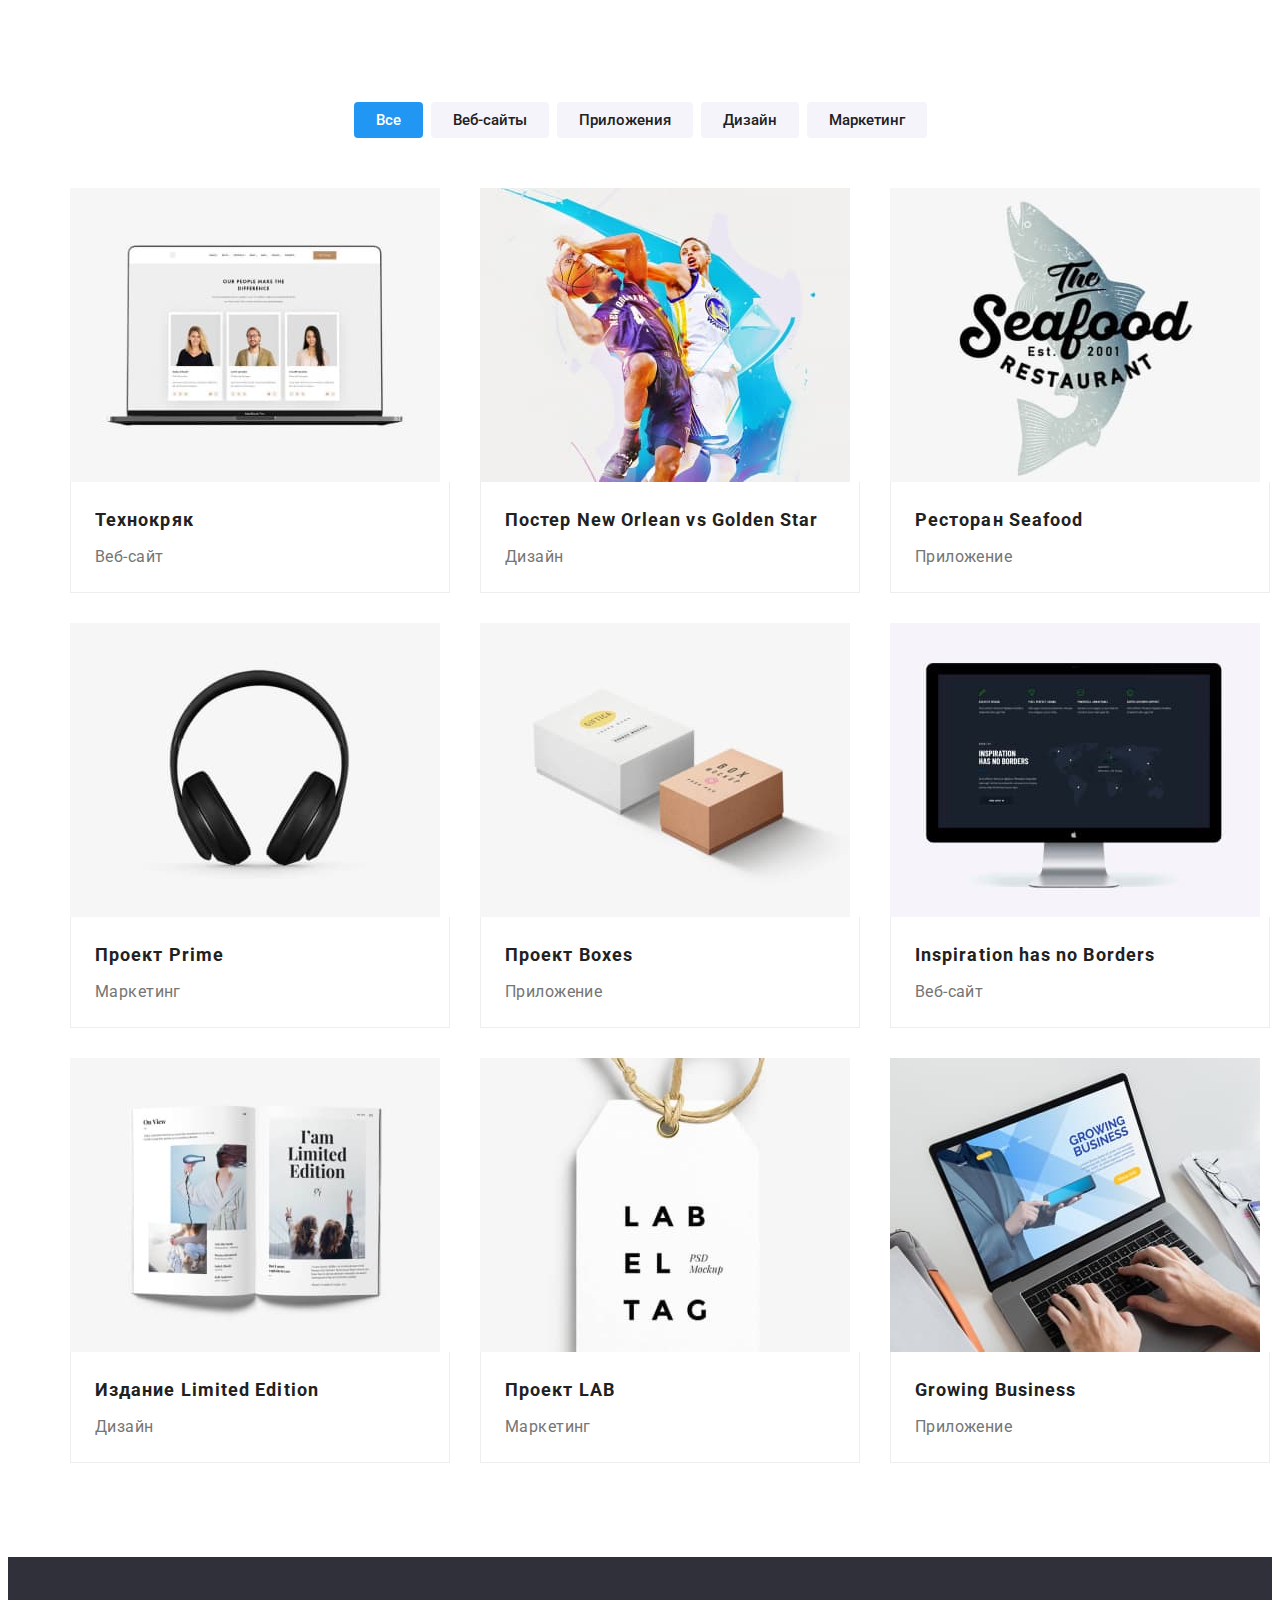
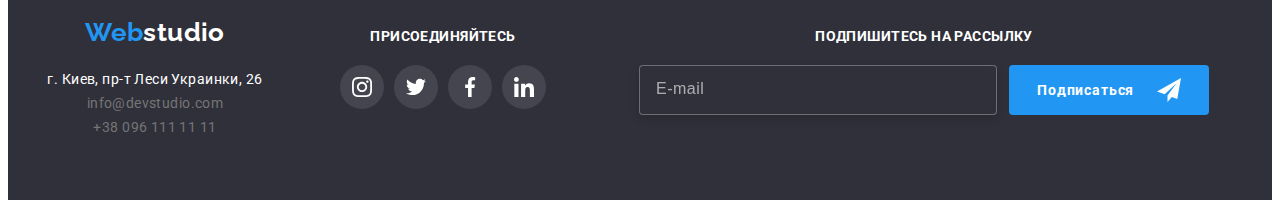
==== portfolio.html @ b17132a1 "адаптивка" ====
<!DOCTYPE html>
<html lang="ru">
<head>
    <meta charset="UTF-8">
    <meta http-equiv="X-UA-Compatible" content="IE=edge">
    <meta name="viewport" content="width=device-width, initial-scale=1.0">
    <title>Document</title>
    <link rel="preconnect" href="https://fonts.googleapis.com">
    <link rel="preconnect" href="https://fonts.gstatic.com" crossorigin>
    <link href="https://fonts.googleapis.com/css2?family=Raleway:wght@700&family=Roboto:wght@400;500;700;900&display=swap" rel="stylesheet">
    <link rel="stylesheet" href="https://cdnjs.cloudflare.com/ajax/libs/modern-normalize/1.1.0/modern-normalize.min.css" integrity="sha512-wpPYUAdjBVSE4KJnH1VR1HeZfpl1ub8YT/NKx4PuQ5NmX2tKuGu6U/JRp5y+Y8XG2tV+wKQpNHVUX03MfMFn9Q==" crossorigin="anonymous" referrerpolicy="no-referrer" />
    <link rel="stylesheet" href="./css/styles.css">
    <link rel="stylesheet" href="./css/main.min.css">
</head>
<body>
    

<!-- Шапка сайта
<header class="header">
    <div class="conteiner">
        <nav class="header-navigation">
            <a href="" class="header-logo link animate__pulse" lang="en">Web<span class="header-logo-span">studio</span></a>
            <ul class="header-list list">
                <li class="header-list__item">
                    <a href="./index.html" class="header-list__link link">Студия</a>
                </li>
                <li class="header-list__item">
                    <a href="" class="header-list__link link current">Портфолио</a>
                </li>
                <li class="header-list__item">
                    <a href="" class="header-list__link link">Контакты</a>
                </li>
            </ul>
        </nav>
            <ul class="header-contact list">
                <li class="header-contact__item">
                    <a class="header-contact__mail link contact" href="mailto:info@devstudio.com">
                        <svg class="header-contact__icon" width="16" height="12">
                            <use href="./images/sprite.svg#icon-envelope"></use>
                        </svg>
                        info@devstudio.com</a>
                </li>
                <li class="header-contact__item">
                    <a class="header-contact__tel link contact" href="tel:+380961111111">
                        <svg class="header-contact__icon" width="10" height="16">
                            <use href="./images/sprite.svg#icon-smartphone"></use>
                        </svg>
                        +38 096 111 11 11</a>
                </li>
            </ul>
    </div>
</header> -->
<main>
        <section class="section-filtr section">
            <div class="conteiner">
                <!--Атрибут visually-hidden для скрытия названия секции-->
                <h1 class="filtr-title section-title visually-hidden" >Фильтр сайта</h1>
                <ul class="filtr-list list">
                    <li class="filtr-list__item">
                        <button class="filtr-list__button btn-main  button" type="button">Все</button>
                    </li>
                    <li class="filtr-list__item">
                        <button class="filtr-list__button button" type="button">Веб-сайты</button>
                    </li>
                    <li class="filtr-list__item">
                        <button class="filtr-list__button button" type="button">Приложения</button>
                    </li>
                    <li class="filtr-list__item">
                        <button class="filtr-list__button button" type="button">Дизайн</button>
                    </li>
                    <li class="filtr-list__item">
                        <button class="filtr-list__button button" type="button">Маркетинг</button>
                    </li>
                </ul>
                <ul class="menu-list list">
                    <li class="menu-list__item">
                        <a href="" class="card link">
                            <div class="card__place">
                                <img src="./images/all/web-site.jpg" alt="ноутбук с открытой страницей сайта"  width="370">
                                <p class="overlay">Технокряк это современная площадка распространения коронавируса. Компании используют эту платформу для цифрового шпионажа и атак на защищённые сервера конкурентов.</p>
                            </div>
                            <div class="card__content">
                                <h2 class="card__name" >Технокряк</h2>
                                <p class="card__text">Веб-сайт</p>
                            </div>
                        </a>
                    </li>

                    <li class="menu-list__item">
                        <a href="" class="card link">
                            <div class="card__place">
                                <img src="./images/all/design.jpg" alt="постер с двумя баскетболистами" width="370">
                                <p class="overlay">Технокряк это современная площадка распространения коронавируса. Компании используют эту платформу для цифрового шпионажа и атак на защищённые сервера конкурентов.</p>
                            </div>
                            <div class="card__content">
                                <h2 class="card__name" >Постер New Orlean vs Golden Star</h2>
                                <p class="card__text">Дизайн</p>
                            </div>
                        </a>
                    </li>

                    <li class="menu-list__item">
                        <a href="" class="card link">
                            <div class="card__place">
                                <img src="./images/all/app-restaurant.jpg" alt="логотип ресторана морепродуктов" width="370">
                                <p class="overlay">Технокряк это современная площадка распространения коронавируса. Компании используют эту платформу для цифрового шпионажа и атак на защищённые сервера конкурентов.</p>
                            </div>
                            <div class="card__content">
                                <h2 class="card__name" >Ресторан Seafood</h2>
                                <p class="card__text">Приложение</p>
                            </div>
                        </a>
                    </li>

                    <li class="menu-list__item">
                        <a href="" class="card link">
                            <div class="card__place">
                                <img src="./images/all/marketing.jpg" alt="фото наушников" width="370">
                                <p class="overlay">Технокряк это современная площадка распространения коронавируса. Компании используют эту платформу для цифрового шпионажа и атак на защищённые сервера конкурентов.</p>
                            </div>
                            <div class="card__content">
                                <h2 class="card__name" >Проект Prime</h2>
                                <p class="card__text">Маркетинг</p>
                            </div>
                        </a>
                    </li>

                    <li class="menu-list__item">
                        <a href="" class="card link">
                            <div class="card__place">
                                <img src="./images/all/app-project.jpg" alt="рисунок двух коробок" width="370">
                                <p class="overlay">Технокряк это современная площадка распространения коронавируса. Компании используют эту платформу для цифрового шпионажа и атак на защищённые сервера конкурентов.</p>
                            </div>
                            <div class="card__content">
                                <h2 class="card__name" >Проект Boxes</h2>
                                <p class="card__text">Приложение</p>
                            </div>
                        </a>
                    </li>

                    <li class="menu-list__item">
                        <a href="" class="card link">
                            <div class="card__place">
                                <img src="./images/all/site.jpg" alt="монитор с откытой страницей сайта" width="370">
                                <p class="overlay">Технокряк это современная площадка распространения коронавируса. Компании используют эту платформу для цифрового шпионажа и атак на защищённые сервера конкурентов.</p>
                            </div>
                            <div class="card__content">
                                <h2 lang="en" class="card__name" >Inspiration has no Borders</h2>
                                <p class="card__text">Веб-сайт</p>
                            </div>
                        </a>
                    </li>

                    <li class="menu-list__item">
                        <a href="" class="card link">
                            <div class="card__place">
                                <img src="./images/all/editions.jpg" alt="открытая книга" width="370">
                                <p class="overlay">Технокряк это современная площадка распространения коронавируса. Компании используют эту платформу для цифрового шпионажа и атак на защищённые сервера конкурентов.</p>
                            </div>
                            <div class="card__content">
                                <h2 class="card__name" >Издание Limited Edition</h2>
                                <p class="card__text">Дизайн</p>
                            </div>
                        </a>
                    </li>

                    <li class="menu-list__item">
                        <a href="" class="card link">
                            <div class="card__place">
                                <img src="./images/all/lab.jpg" alt="белая лейба с черным текстом " width="370">
                                <p class="overlay">Технокряк это современная площадка распространения коронавируса. Компании используют эту платформу для цифрового шпионажа и атак на защищённые сервера конкурентов.</p>
                            </div>
                            <div class="card__content">
                                <h2 class="card__name" >Проект LAB</h2>
                                <p class="card__text">Маркетинг</p>
                            </div>
                        </a>
                    </li>

                    <li class="menu-list__item">
                        <a href="" class="card link">
                            <div class="card__place">
                                <img src="./images/all/app-business.jpg" alt="человек работает за ноутбуком" width="370">
                                <p class="overlay">Технокряк это современная площадка распространения коронавируса. Компании используют эту платформу для цифрового шпионажа и атак на защищённые сервера конкурентов.</p>
                            </div>
                            <div class="card__content">
                                <h2 lang="en" class="card__name" >Growing Business</h2>
                                <p class="card__text">Приложение</p>
                            </div>
                        </a>
                    </li>
                </ul>
        </div>
    </section>
</main>

<footer class="footer">
    <div class="footer-conteiner conteiner">
        <div class="footer-tablet">
            <div class="contacts">
                <h2 class="visually-hidden">Контакты</h2>
                <a class="footer-logo link" href="" lang="en">Web<span class="footer-logo-span">studio</span></a>
                <address class="footer-address">
                    <ul class="footer-list list">
                        <li class="footer-list__item footer-list__text"> г. Киев, пр-т Леси Украинки, 26 </li>
                        <li class="footer-list__item">
                            <a class="footer-list__mail link contact" href="mailto:info@devstudio.com">info@devstudio.com</a>
                        </li>
                        <li class="footer-list__item">
                            <a class="footer-list__tel link contact" href="tel:+380961111111">+38 096 111 11 11</a>
                        </li>
                    </ul>
                </address>
            </div>
            <div class="social">
                <h2 class="visually-hidden">Соцсети</h2>
                <p class="mailing__title">присоединяйтесь</p>
                <ul class="social-list social-footer-list list">
                    <li class="social-list__item social-footer-list__item ">
                        <a href="" class="social-list__footer-link link"> 
                            <svg class="social-list__icon" width="20" height="20">
                                <use href="./images/sprite.svg#icon-instagram"></use>
                            </svg>
                        </a>
                    </li>
                    <li class="social-list__item social-footer-list__item">
                        <a href="" class="social-list__footer-link link">
                            <svg class="social-list__icon" width="20" height="20">
                                <use href="./images/sprite.svg#icon-twitter"></use>
                            </svg>
                        </a>
                    </li>
                    <li class="social-list__item social-footer-list__item">
                        <a href="" class="social-list__footer-link link" >
                            <svg class="social-list__icon" width="20" height="20">
                                <use href="./images/sprite.svg#icon-facebook"></use>
                            </svg>
                        </a>
                    </li>
                    <li class="social-list__item social-footer-list__item">
                        <a href="" class="social-list__footer-link link">
                            <svg class="social-list__icon" width="20" height="20">
                                <use href="./images/sprite.svg#icon-linkedin"></use>
                            </svg>
                        </a>
                    </li>
                </ul>
            </div>
        </div>
        <div class="mailing">
            <p class="mailing__title">Подпишитесь на рассылку</p>
            <form class="mailing__form">
                <input type="email" name="user-mail" class="mailing__input" placeholder="E-mail">
                <button type="submit" class="mailing__btn button">Подписаться
                    <svg width="24" height="24">
                        <use href="./images/sprite.svg#icon-send"></use>
                    </svg>
                </button>
            </form>
        </div>
    </div>
</footer>
</body>
</html>
---- css/main.min.css ----
:root{--main-title-color: #ffffff;--second-title-color: #212121;--main-text-color: #757575;--secondary-text-color: #FFFFFF 60 %;--third-text-color: #ffffff;--third-title-color: #212121;--accent-color: #2196F3;--bg-color: #ffffff;--primery-bg-color: #2F303A;--secondary-bg-color: #F5F4FA;--bt-bg-color: #188CE8;--icons-color: #AFB1B8;--timing-function: cubic-bezier(0.4, 0, 0.2, 1)}body{font-family:'Roboto', sans-serif;font-size:14px;font-weight:400;line-height:1.14;letter-spacing:0.03em;color:var(--main-text-color)}.header-logo,.footer-logo{font-family:'Raleway', sans-serif;font-size:26px;font-weight:bold;line-height:1.19;color:var(--accent-color)}.visually-hidden{position:absolute;width:1px;height:1px;margin:-1px;padding:0;overflow:hidden;border:0;clip:rect(0 0 0 0)}p,h1,h2,h3{margin-top:0%;margin-bottom:0}ul{margin-top:0%;margin-bottom:0;padding-left:0}img{display:block;max-width:100%}.list{list-style:none}.link{text-decoration:none}.button{border:none;cursor:pointer;font-family:inherit;text-align:center;font-size:16px}.conteiner{padding-left:15px;padding-right:15px;margin-left:auto;margin-right:auto}@media screen and (min-width: 480px){.conteiner{width:480px}}@media screen and (min-width: 768px){.conteiner{width:768px}}@media screen and (min-width: 1200px){.conteiner{width:1200px}}.section-title{margin-bottom:50px;font-size:36px;font-weight:bold;line-height:1.17;text-align:center;color:var(--second-title-color)}.section{padding-top:94px;padding-bottom:94px}.header-logo-span{color:var(--second-title-color)}.header-logo{margin-right:93px;padding:24px 0 25px 0;animation-duration:250ms}.footer-logo-span{color:var(--third-text-color)}.social-list{display:flex;align-items:center;justify-content:space-between}.social-list__link{display:flex;align-items:center;justify-content:center;width:44px;height:44px;border-radius:50%;color:var(--icons-color);transition:background-color 250ms var(--timing-function),color 250ms var(--timing-function)}.social-list__link:hover,.social-list__link:focus{background-color:var(--accent-color);color:var(--third-text-color)}.social-list__icon{fill:currentColor}.mailing{display:block}.mailing__form{display:block}@media screen and (min-width: 1200px){.mailing__form{display:flex;justify-content:space-between}}.mailing__input{margin-bottom:20px;width:100%;height:50px;border:none;border:1px solid rgba(255,255,255,0.3);box-sizing:border-box;filter:drop-shadow(0px 4px 4px rgba(0,0,0,0.15));border-radius:4px;background-color:var(--primery-bg-color);color:var(--third-text-color);padding:15px 16px;transition:border-color 250ms var(--timing-function)}.mailing__input:focus{outline:none;border-color:var(--accent-color)}.mailing__input::placeholder{font-size:16px;font-weight:400;line-height:1.25;display:flex;align-items:center;letter-spacing:0.03em;color:rgba(255,255,255,0.6)}@media screen and (min-width: 768px){.mailing__input{width:450px}}@media screen and (min-width: 1200px){.mailing__input{margin-right:12px;width:358px}}.mailing__btn{display:flex;justify-content:space-between;align-items:center;padding:10px 28px;width:200px;height:50px;border-radius:4px;font-size:14px;font-weight:bold;line-height:1.87;margin-left:auto;margin-right:auto;letter-spacing:0.06em;color:var(--third-text-color);background:var(--accent-color)}.backdrop{position:fixed;top:0;left:0;width:100vw;height:100vh;background-color:rgba(0,0,0,0.2);opacity:1;transition:opacity 250ms var(--timing-function),visibility 250ms var(--timing-function)}.backdrop.is-hidden{opacity:0;visibility:hidden;pointer-events:none}.modal{position:absolute;top:50%;left:50%;min-width:528px;min-height:581px;background-color:var(--bg-color);border-radius:4px;padding:40px;box-shadow:0px 1px 3px rgba(0,0,0,0.12),0px 1px 1px rgba(0,0,0,0.14),0px 2px 1px rgba(0,0,0,0.2);transform:translate(-50%, -50%) scale(1);transition:transform 250ms var(--timing-function)}.backdrop.is-hidden .modal{transform:translate(-50%, -50%) scale(0.5)}.modal__btn{position:absolute;top:8px;right:8px;width:30px;height:30px;display:flex;align-items:center;justify-content:center;border-radius:50%;background-color:var(--bg-color);border:1px solid rgba(0,0,0,0.1)}.modal__icon{transition:fill 250ms var(--timing-function)}.modal__btn:hover .modal__icon,.modal__btn:focus .modal__icon{fill:var(--accent-color)}.modal-form{display:flex;flex-direction:column}.modal-form__title{font-size:20px;font-weight:bold;line-height:1.15;text-align:center;letter-spacing:0.03em;color:var(--second-title-color);margin-bottom:12px}.modal-form__field{font-size:12px;font-weight:400;line-height:1.17;letter-spacing:0.01em;margin-bottom:10px}.modal-form__input{width:100%;height:40px;border:1px solid rgba(33,33,33,0.2);border-radius:4px;padding-left:42px;transition:border-color 250ms var(--timing-function);cursor:pointer}.modal-form__input:focus{outline:none;border-color:var(--accent-color)}.modal-form__wrapper{position:relative;display:block;margin-top:4px}.modal-form__icon{position:absolute;top:50%;left:12px;transform:translateY(-50%);transition:fill 250ms var(--timing-function)}.modal-form__input:focus+.modal-form__icon{fill:var(--accent-color)}.modal-form__field .comment{margin-bottom:20px}.modal-form__comment{width:100%;height:120px;border:1px solid rgba(33,33,33,0.2);border-radius:4px;padding:12px 16px;resize:none;margin-top:4px;transition:border-color 250ms var(--timing-function)}.modal-form__comment::placeholder{font-size:12px;font-weight:400;line-height:1.16;letter-spacing:0.01em;color:rgba(117,117,117,0.5)}.modal-form__comment:focus{outline:none;border-color:var(--accent-color)}.modal-form__icon-check{width:15px;height:15px;border:2px solid #212121;border-radius:2px;margin-right:8px;display:flex;align-items:center;justify-content:center;transition:background-color 250ms var(--timing-function),box-shadow 250ms var(--timing-function)}.modal-form__check>.modal-form__icon-check{transition:border-color 250ms var(--timing-function)}.modal-form__agreement:checked+.modal-form__check>.modal-form__icon-check{background:var(--accent-color);border:none;box-shadow:0px 4px 4px rgba(0,0,0,0.25)}.modal-form__agreement:focus+.modal-form__check>.modal-form__icon-check{border-color:var(--accent-color)}.modal-form__check{display:flex;align-items:center;justify-content:center;font-size:14px;font-weight:400;line-height:1.71;color:var(--main-text-color);cursor:pointer;margin-bottom:30px}.model-form__link{color:var(--accent-color)}.modal-form__btn{min-width:200px;padding:10px 55px;border-radius:4px;font-size:14px;font-weight:bold;line-height:1.87;display:block;align-items:center;margin-left:auto;margin-right:auto;letter-spacing:0.06em;color:var(--third-text-color);background:var(--accent-color);box-shadow:0px 4px 4px rgba(0,0,0,0.15)}.header{border-bottom:1px solid #ECECEC}.header .conteiner{display:flex;align-items:center}.header-navigation,.header-list{display:flex;align-items:center}.header-contact{display:flex;align-items:center;margin-left:auto}.header-list__link{color:var(--second-title-color);display:block;padding:32px 0;transition:color 250ms var(--timing-function);font-size:14px;font-weight:500;line-height:1.14;letter-spacing:0.02em}.header-list__link:hover,.header-list__link:focus{color:var(--accent-color)}.header-list__item{position:relative}.header-list__item:not(:last-child){margin-right:50px}.header-list__link.current{transition:color 250ms var(--timing-function);color:var(--accent-color)}.header-list__link.current::after{content:'';display:block;position:absolute;bottom:-2px;width:100%;height:4px;background-color:var(--accent-color);border-radius:2px}.header-list__link.current:hover{color:var(--accent-color)}.header-contact__mail,.header-contact__tel{color:var(--main-text-color);display:flex;align-items:center;padding:32px 0;font-size:14px;font-weight:500;line-height:1.14;letter-spacing:0.02em}.contact{transition:color 250ms var(--timing-function)}.contact:hover,.contact:focus{color:var(--accent-color)}.header-contact__item:not(:last-child){margin-right:50px}.header-contact__icon{fill:currentColor;margin-right:10px}.solutions{max-width:1600px;margin:0 auto;background-color:var(--primery-bg-color);background-image:linear-gradient(rgba(47,48,58,0.4), rgba(47,48,58,0.4)),url(../images/hero/hero.jpg);background-repeat:no-repeat;background-position:center;background-size:cover;padding-top:200px;padding-bottom:200px}.solutions__title{margin-bottom:30px;font-size:44px;font-weight:900;line-height:1.36;text-align:center;letter-spacing:0.06em;text-transform:uppercase;color:var(--main-title-color)}.solutions-button{min-width:200px;padding:10px 32px;border-radius:4px;font-size:14px;font-weight:bold;line-height:1.87;display:block;align-items:center;margin-left:auto;margin-right:auto;letter-spacing:0.06em;color:var(--bg-color);background:var(--accent-color);transition:background-color 250ms var(--timing-function)}.solutions-button:hover,.solutions-button:focus{background-color:var(--bt-bg-color)}@media screen and (max-width: 767px){.benefits{padding-top:60px;padding-bottom:60px}}@media screen and (min-width: 768px){.benefits-list{display:flex;flex-wrap:wrap;margin-left:-30px;margin-top:-30px}}@media screen and (min-width: 1200px){.benefits-list{margin-left:0px;margin-top:0px;margin-right:-30px}}@media screen and (max-width: 767px){.benefits-list__item:not(:last-child){margin-bottom:30px}}@media screen and (min-width: 1200px){.benefits-list__item:not(:last-child){margin-right:30px}}@media screen and (min-width: 768px){.benefits-list__item{margin-left:30px;margin-top:30px;width:calc((100% - 2*30px)/2)}}@media screen and (min-width: 1200px){.benefits-list__item{margin-left:0px;margin-top:0px;width:calc((100% - 4*30px)/4)}}.benefits-list__subtitle{color:var(--third-title-color);font-size:14px;font-weight:bold;line-height:1.14;text-transform:uppercase;margin-bottom:10px;text-align:center}@media screen and (min-width: 768px){.benefits-list__subtitle{text-align:start}}.benefits-list__text{line-height:1.71}.benefits-list__image{display:flex;align-items:center;justify-content:center;background-color:var(--secondary-bg-color);width:100%;height:120px;margin-bottom:30px;border-radius:4px}.work{padding-top:0px}@media screen and (max-width: 1200px){.work{display:none}}.work-list{display:flex;margin-left:-30px;margin-top:-30px}.work-list__img{flex-basis:calc(100%/3 - 30px);margin-left:30px;margin-top:30px}.work-list__wrapper{position:relative}.work-list__over-work-img{position:absolute;bottom:0;left:0;width:100%;height:70px;display:flex;align-items:center;justify-content:center;color:var(--third-text-color);background-color:rgba(47,48,58,0.8);font-size:14px;font-weight:bold;line-height:1.14;text-align:center;text-transform:uppercase}.team{background-color:var(--secondary-bg-color)}.team-list__name{color:var(--third-title-color)}@media screen and (min-width: 768px){.team-list{display:flex;flex-wrap:wrap;margin-left:-30px;margin-top:-30px}}@media screen and (min-width: 1200px){.team-list{margin-left:0px;margin-top:0px;margin-right:-30px}}.team-list__item{border-radius:0px 0px 4px 4px;background-color:var(--bg-color);box-shadow:0px 1px 3px rgba(0,0,0,0.12),0px 1px 1px rgba(0,0,0,0.14),0px 2px 1px rgba(0,0,0,0.2)}@media screen and (max-width: 767px){.team-list__item:not(:last-child){margin-bottom:30px}}@media screen and (min-width: 1200px){.team-list__item:not(:last-child){margin-right:30px}}@media screen and (min-width: 768px){.team-list__item{margin-left:30px;margin-top:30px;width:calc((100% - 2*30px)/2)}}@media screen and (min-width: 1200px){.team-list__item{margin-left:0px;margin-top:0px;width:calc((100% - 4*30px)/4)}}.team-list__name{font-size:16px;font-weight:500;line-height:1.19;text-align:center;margin-bottom:10px}.team-list__text{font-size:16px;font-weight:400;line-height:1.19;text-align:center;margin-bottom:16px}.team-item-content{padding:30px 122px 24px 122px}@media screen and (min-width: 768px){.team-item-content{padding:30px 74px 24px 74px}}@media screen and (min-width: 1200px){.team-item-content{padding:30px 32px}}.clients-list{display:flex;flex-wrap:wrap;margin-left:-30px;margin-top:-30px}@media screen and (min-width: 1200px){.clients-list{margin-left:0px;margin-top:0px;margin-right:-30px}}.clients-list__item{margin-left:30px;margin-top:30px;width:calc((100% - 2*30px)/2)}@media screen and (min-width: 768px){.clients-list__item{width:calc((100% - 3*30px)/3)}}@media screen and (min-width: 1200px){.clients-list__item:not(:last-child){margin-right:30px}}@media screen and (min-width: 1200px){.clients-list__item{margin-left:0px;margin-top:0px;width:calc((100% - 6*30px)/6)}}.clients-list__link{display:flex;align-items:center;justify-content:center;width:100%;height:92px;border:1px solid #AFB1B8;box-sizing:border-box;border-radius:4px;color:var(--icons-color);transition:border-color 250ms var(--timing-function),color 250ms var(--timing-function)}.clients-list__link:hover,.clients-list__link:focus{border-color:var(--accent-color);color:var(--accent-color)}.clients-list__icon{fill:currentColor}@media screen and (max-width: 1199px){.section-filtr{padding-top:60px;padding-bottom:60px}}.filtr-list{display:flex;flex-wrap:wrap;align-items:center;margin-bottom:40px}@media screen and (min-width: 768px){.filtr-list{margin-bottom:30px;justify-content:center}}@media screen and (min-width: 1200px){.filtr-list{margin-bottom:50px}}.filtr-list__button{padding:6px 22px;font-size:15px;font-weight:500;line-height:1.62;background-color:var(--secondary-bg-color);color:var(--third-title-color);border-radius:4px;transition:background-color 250ms var(--timing-function),color 250ms var(--timing-function),box-shadow 250ms var(--timing-function)}.filtr-list__button:hover,.filtr-list__button:focus{background-color:var(--accent-color);color:var(--third-text-color);box-shadow:0px 3px 1px rgba(0,0,0,0.1),0px 1px 2px rgba(0,0,0,0.08),0px 2px 2px rgba(0,0,0,0.12)}.filtr-list__item:not(:last-child){margin-right:8px}.filtr-list__item:nth-child(-n+3){margin-bottom:15px}@media screen and (min-width: 768px){.filtr-list__item:nth-child(-n+3){margin-bottom:0px}}.btn-main{background-color:var(--accent-color);color:var(--third-text-color)}.menu-name{color:var(--third-title-color)}.menu-list{padding:0;margin:0;list-style:none;margin-right:-30px;margin-bottom:-30px}@media screen and (min-width: 768px){.menu-list{display:flex;flex-wrap:wrap}}@media screen and (max-width: 767px){.menu-list__item:not(:last-child){margin-bottom:30px}}@media screen and (min-width: 768px){.menu-list__item{margin-left:30px;margin-bottom:30px;width:calc((100% - 2*30px)/2)}}@media screen and (min-width: 1200px){.menu-list__item{margin-left:30px;margin-bottom:30px;width:calc((100% - 3*30px)/3)}}.card{display:block;cursor:pointer;color:inherit;transition:box-shadow 250ms var(--timing-function)}.card:hover,.card:focus{box-shadow:0px 1px 1px rgba(0,0,0,0.12),0px 4px 4px rgba(0,0,0,0.06),1px 4px 6px rgba(0,0,0,0.16)}.card__content{padding:20px 24px;background-color:var(--bg-color);border:1px solid #EEEEEE;border-top:0}.card__name{font-size:18px;font-weight:bold;line-height:2;letter-spacing:0.06em;margin-bottom:4px;color:var(--second-title-color)}.card__text{font-size:16px;font-weight:400;line-height:1.87}.card__place{position:relative;overflow:hidden}.overlay{position:absolute;height:100%;width:100%;top:0;left:0;padding:63px 24px;font-size:18px;font-weight:400;line-height:1.56;letter-spacing:0.03em;color:var(--third-text-color);background-color:rgba(33,150,243,0.9);overflow:auto;transform:translateY(100%);opacity:0;transition:transform 250ms var(--timing-function),opacity 250ms var(--timing-function)}.card:hover .overlay,.card:focus .overlay{transform:translateY(0%);opacity:1}.footer{background-color:var(--primery-bg-color);padding-top:60px;padding-bottom:60px;text-align:center}@media screen and (min-width: 1200px){.footer-conteiner{display:flex;align-items:baseline}}.footer-address{margin-top:20px;font-style:normal}.footer-list__text{line-height:1.71;color:var(--third-text-color)}.footer-list__mail,.footer-list__tel{color:var(--secondary-text-color);line-height:1.71}.footer-item:not(:last-child){margin-bottom:9px}.footer-tablet{margin-bottom:60px}@media screen and (min-width: 768px){.footer-tablet{display:flex;justify-content:space-around;align-items:baseline}}@media screen and (min-width: 1200px){.footer-tablet{margin-bottom:0px}}.contacts{margin-bottom:60px}@media screen and (min-width: 1200px){.contacts{min-width:230px;margin-right:70px;margin-bottom:0px}}@media screen and (min-width: 1200px){.social{min-width:206px;margin-right:93px}}.social-footer-list{justify-content:center}.social-footer-list__item:not(:last-child){margin-right:10px}.mailing__title{font-size:14px;font-weight:bold;line-height:1.14;text-transform:uppercase;color:var(--main-title-color);margin-bottom:20px}.social-list__footer-link{display:flex;align-items:center;justify-content:center;width:44px;height:44px;border-radius:50%;color:var(--main-title-color);background-color:rgba(255,255,255,0.1);transition:background-color 250ms var(--timing-function)}.social-list__footer-link:hover,.social-list__footer-link:focus{background-color:var(--accent-color)}
/*# sourceMappingURL=main.min.css.map */
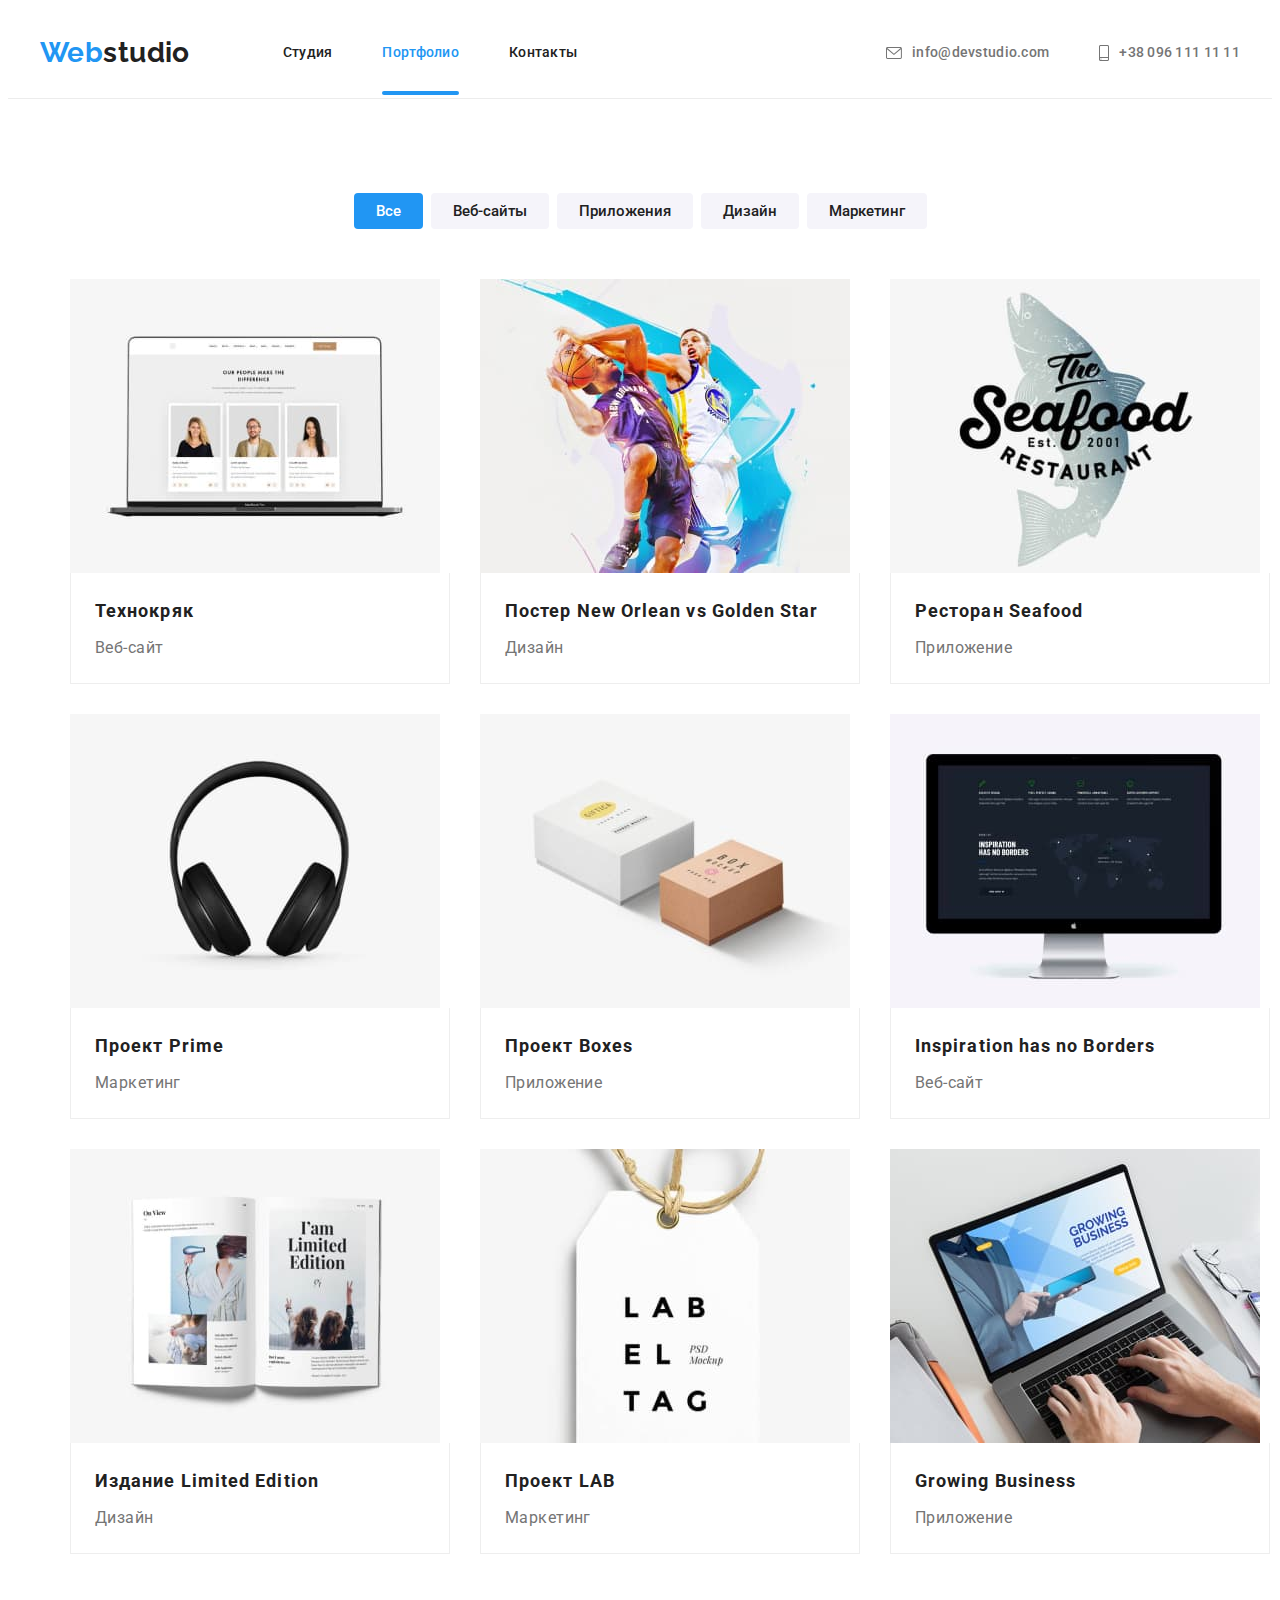
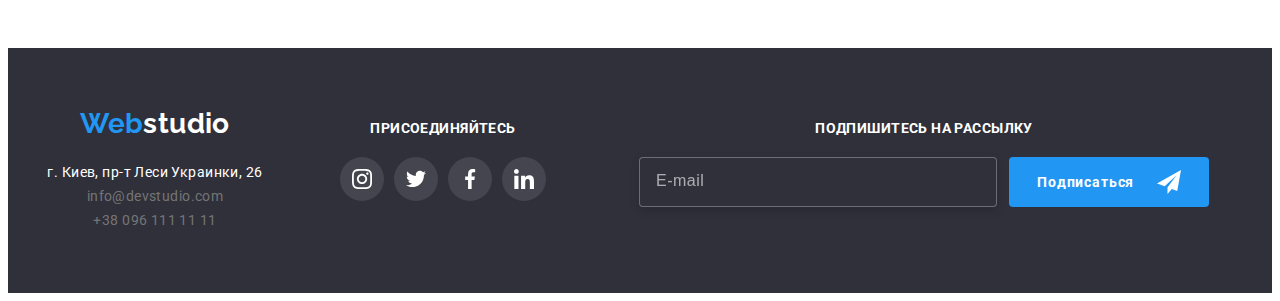
==== commit a1686fe3: "adaptiv" ====
--- a/portfolio.html
+++ b/portfolio.html
@@ -14,42 +14,92 @@
 </head>
 <body>
     
-
-<!-- Шапка сайта
+ <!-- Шапка сайта -->
 <header class="header">
-    <div class="conteiner">
-        <nav class="header-navigation">
+        <div class="conteiner">
             <a href="" class="header-logo link animate__pulse" lang="en">Web<span class="header-logo-span">studio</span></a>
-            <ul class="header-list list">
-                <li class="header-list__item">
-                    <a href="./index.html" class="header-list__link link">Студия</a>
-                </li>
-                <li class="header-list__item">
-                    <a href="" class="header-list__link link current">Портфолио</a>
-                </li>
-                <li class="header-list__item">
-                    <a href="" class="header-list__link link">Контакты</a>
-                </li>
-            </ul>
-        </nav>
+            <button type="button" class="burger-btn" data-menu-button>
+                <svg class="burger-btn__icon" width="40" height="40">
+                    <use href="./images/sprite.svg#icon-menu"></use>
+                </svg>
+            </button>
+            <nav class="header-navigation">                
+                <ul class="header-list list">
+                    <li class="header-list__item">
+                        <a href="./index.html" class="header-list__link link">Студия</a>
+                    </li>
+                    <li class="header-list__item">
+                        <a href="" class="header-list__link link current">Портфолио</a>
+                    </li>
+                    <li class="header-list__item">
+                        <a href="" class="header-list__link link">Контакты</a>
+                    </li>
+                </ul>
+            </nav>
+            
             <ul class="header-contact list">
                 <li class="header-contact__item">
                     <a class="header-contact__mail link contact" href="mailto:info@devstudio.com">
-                        <svg class="header-contact__icon" width="16" height="12">
-                            <use href="./images/sprite.svg#icon-envelope"></use>
-                        </svg>
-                        info@devstudio.com</a>
+                    <svg class="header-contact__icon" width="16" height="12">
+                        <use href="./images/sprite.svg#icon-envelope"></use>
+                    </svg>
+                    info@devstudio.com</a>
                 </li>
                 <li class="header-contact__item">
                     <a class="header-contact__tel link contact" href="tel:+380961111111">
-                        <svg class="header-contact__icon" width="10" height="16">
-                            <use href="./images/sprite.svg#icon-smartphone"></use>
-                        </svg>
-                        +38 096 111 11 11</a>
+                    <svg class="header-contact__icon" width="10" height="16">
+                        <use href="./images/sprite.svg#icon-smartphone"></use>
+                    </svg>
+                    +38 096 111 11 11</a>
                 </li>
             </ul>
-    </div>
-</header> -->
+        </div>
+        <div class="mobile-menu" data-menu>
+            <button type="button" class="mobile-menu-close-btn" data-menu-close>
+                <svg class="mobile-menu-close-btn__icon" width="40" height="40">
+                    <use href="./images/sprite.svg#icon-close"></use>
+                </svg>
+            </button>            
+                <ul class="mobile-menu-nav list">
+                    <li class="mobile-menu__item">
+                        <a href="./index.html" class="mobile-menu__link link">Студия</a>
+                    </li>
+                    <li class="mobile-menu__item">
+                        <a href="" class="mobile-menu__link link">Портфолио</a> 
+                    </li>
+                    <li class="mobile-menu__item">
+                       <a href="" class="mobile-menu__link link">Контакты</a> 
+                    </li>
+                </ul>
+            <div class="mobile-menu-list">
+                <ul class="mobile-menu-contact list">
+                    <li class="mobile-menu-contact__item tel">
+                        <a class="mobile-menu-contact__tel link contact" href="tel:+380961111111">
+                        +38 096 111 11 11</a>
+                    </li>
+                    <li class="mobile-menu-contact__item mail">
+                        <a class="mobile-menu-contact__mail link contact" href="mailto:info@devstudio.com">
+                        info@devstudio.com</a>
+                    </li>                    
+                </ul>
+                <ul class="mobile-menu-social list">
+                    <li class="mobile-menu-social__item">
+                        <a href="" class="mobile-menu-social__link link">Instagram</a>
+                    </li>
+                    <li class="mobile-menu-social__item">
+                        <a href="" class="mobile-menu-social__link link">Twitter</a>
+                    </li>
+                    <li class="mobile-menu-social__item">
+                        <a href="" class="mobile-menu-social__link link">Facebook</a>
+                    </li>
+                    <li class="mobile-menu-social__item">
+                        <a href="" class="mobile-menu-social__link link">LinkedIn</a>
+                    </li>
+                </ul>
+            </div>
+        </div>
+    </header>
+ 
 <main>
         <section class="section-filtr section">
             <div class="conteiner">
@@ -76,7 +126,13 @@
                     <li class="menu-list__item">
                         <a href="" class="card link">
                             <div class="card__place">
-                                <img src="./images/all/web-site.jpg" alt="ноутбук с открытой страницей сайта"  width="370">
+                                <picture>
+                                    <source srcset="./images/all/desktop/web-site-desktop.jpg 1x, ./images/all/desktop/web-site-desktop@2x.jpg 2x" media="(min-width: 1200px)">
+                                    <source srcset="./images/all/tablet/web-site-tablet.jpg 1x, ./images/all/tablet/web-site-tablet@2x.jpg 2x" media="(min-width: 768px)">
+                                    <source srcset="./images/all/mobile/web-site-mobile.jpg 1x, ./images/all/mobile/web-site-mobile@2x.jpg 2x" media="(min-width: 480px)">
+                                    <img src="./images/all/mobile/web-site-mobile@2x.jpg" alt="ноутбук с открытой страницей сайта">
+                                </picture>
+                                
                                 <p class="overlay">Технокряк это современная площадка распространения коронавируса. Компании используют эту платформу для цифрового шпионажа и атак на защищённые сервера конкурентов.</p>
                             </div>
                             <div class="card__content">
@@ -89,7 +145,13 @@
                     <li class="menu-list__item">
                         <a href="" class="card link">
                             <div class="card__place">
-                                <img src="./images/all/design.jpg" alt="постер с двумя баскетболистами" width="370">
+                                <picture>
+                                    <source srcset="./images/all/desktop/design-desktop.jpg 1x, ./images/all/desktop/design-desktop@2x.jpg 2x" media="(min-width: 1200px)">
+                                    <source srcset="./images/all/tablet/design-tablet.jpg 1x, ./images/all/tablet/design-tablet@2x.jpg 2x" media="(min-width: 768px)">
+                                    <source srcset="./images/all/mobile/design-mobile.jpg 1x, ./images/all/mobile/design-mobile@2x.jpg 2x" media="(min-width: 480px)">
+                                    <img src="./images/all/mobile/design-mobile@2x.jpg" alt="постер с двумя баскетболистами">   
+                                </picture>
+                                
                                 <p class="overlay">Технокряк это современная площадка распространения коронавируса. Компании используют эту платформу для цифрового шпионажа и атак на защищённые сервера конкурентов.</p>
                             </div>
                             <div class="card__content">
@@ -102,7 +164,13 @@
                     <li class="menu-list__item">
                         <a href="" class="card link">
                             <div class="card__place">
-                                <img src="./images/all/app-restaurant.jpg" alt="логотип ресторана морепродуктов" width="370">
+                                <picture>
+                                    <source srcset="./images/all/desktop/app-restaurant-desktop.jpg 1x, ./images/all/desktop/app-restaurant-desktop@2x.jpg 2x" media="(min-width: 1200px)">
+                                    <source srcset="./images/all/tablet/app-restaurant-tablet.jpg 1x, ./images/all/tablet/app-restaurant-tablet@2x.jpg 2x" media="(min-width: 768px)">
+                                    <source srcset="./images/all/mobile/app-restaurant-mobile.jpg 1x, ./images/all/mobile/app-restaurant-mobile@2x.jpg 2x" media="(min-width: 480px)">
+                                    <img src="./images/all/mobile/app-restaurant-mobile@2x.jpg" alt="логотип ресторана морепродуктов">
+                                </picture>
+                                
                                 <p class="overlay">Технокряк это современная площадка распространения коронавируса. Компании используют эту платформу для цифрового шпионажа и атак на защищённые сервера конкурентов.</p>
                             </div>
                             <div class="card__content">
@@ -115,7 +183,13 @@
                     <li class="menu-list__item">
                         <a href="" class="card link">
                             <div class="card__place">
-                                <img src="./images/all/marketing.jpg" alt="фото наушников" width="370">
+                                <picture>
+                                    <source srcset="./images/all/desktop/marketing-desktop.jpg 1x, ./images/all/desktop/marketing-desktop@2x.jpg 2x" media="(min-width: 1200px)">
+                                    <source srcset="./images/all/tablet/marketing-tablet.jpg 1x, ./images/all/tablet/marketing-tablet@2x.jpg 2x" media="(min-width: 768px)">
+                                    <source srcset="./images/all/mobile/marketing-mobile.jpg 1x, ./images/all/mobile/marketing-mobile@2x.jpg 2x" media="(min-width: 480px)">
+                                    <img src="./images/all/mobile/marketing-mobile@2x.jpg" alt="фото наушников">
+                                </picture>
+                                
                                 <p class="overlay">Технокряк это современная площадка распространения коронавируса. Компании используют эту платформу для цифрового шпионажа и атак на защищённые сервера конкурентов.</p>
                             </div>
                             <div class="card__content">
@@ -128,7 +202,13 @@
                     <li class="menu-list__item">
                         <a href="" class="card link">
                             <div class="card__place">
-                                <img src="./images/all/app-project.jpg" alt="рисунок двух коробок" width="370">
+                                <picture>
+                                    <source srcset="./images/all/desktop/app-project-desktop.jpg 1x, ./images/all/desktop/app-project-desktop@2x.jpg 2x" media="(min-width: 1200px)">
+                                    <source srcset="./images/all/tablet/app-project-tablet.jpg 1x, ./images/all/tablet/app-project-tablet@2x.jpg 2x" media="(min-width: 768px)">
+                                    <source srcset="./images/all/mobile/app-project-mobile.jpg 1x, ./images/all/mobile/app-project-mobile@2x.jpg 2x" media="(min-width: 480px)">
+                                    <img src="./images/all/mobile/app-project-mobile@2x.jpg" alt="рисунок двух коробок">
+                                </picture>
+                                
                                 <p class="overlay">Технокряк это современная площадка распространения коронавируса. Компании используют эту платформу для цифрового шпионажа и атак на защищённые сервера конкурентов.</p>
                             </div>
                             <div class="card__content">
@@ -141,7 +221,13 @@
                     <li class="menu-list__item">
                         <a href="" class="card link">
                             <div class="card__place">
-                                <img src="./images/all/site.jpg" alt="монитор с откытой страницей сайта" width="370">
+                                <picture>
+                                    <source srcset="./images/all/desktop/site-desktop.jpg 1x, ./images/all/desktop/site-desktop@2x.jpg 2x" media="(min-width: 1200px)">
+                                    <source srcset="./images/all/tablet/site-tablet.jpg 1x, ./images/all/tablet/site-tablet@2x.jpg 2x" media="(min-width: 768px)">
+                                    <source srcset="./images/all/mobile/site-mobile.jpg 1x, ./images/all/mobile/site-mobile@2x.jpg 2x" media="(min-width: 480px)">
+                                    <img src="./images/all/mobile/site-mobile@2x.jpg" alt="монитор с откытой страницей сайта">
+                                </picture>
+                                
                                 <p class="overlay">Технокряк это современная площадка распространения коронавируса. Компании используют эту платформу для цифрового шпионажа и атак на защищённые сервера конкурентов.</p>
                             </div>
                             <div class="card__content">
@@ -154,7 +240,13 @@
                     <li class="menu-list__item">
                         <a href="" class="card link">
                             <div class="card__place">
-                                <img src="./images/all/editions.jpg" alt="открытая книга" width="370">
+                                <picture>
+                                    <source srcset="./images/all/desktop/editions-desktop.jpg 1x, ./images/all/desktop/editions-desktop@2x.jpg 2x" media="(min-width: 1200px)">
+                                    <source srcset="./images/all/tablet/editions-tablet.jpg 1x, ./images/all/tablet/editions-tablet@2x.jpg 2x" media="(min-width: 768px)">
+                                    <source srcset="./images/all/mobile/editions-mobile.jpg 1x, ./images/all/mobile/editions-mobile@2x.jpg 2x" media="(min-width: 480px)">
+                                    <img src="./images/all/mobile/editions-mobile@2x.jpg" alt="открытая книга">
+                                </picture>
+                                
                                 <p class="overlay">Технокряк это современная площадка распространения коронавируса. Компании используют эту платформу для цифрового шпионажа и атак на защищённые сервера конкурентов.</p>
                             </div>
                             <div class="card__content">
@@ -167,7 +259,13 @@
                     <li class="menu-list__item">
                         <a href="" class="card link">
                             <div class="card__place">
-                                <img src="./images/all/lab.jpg" alt="белая лейба с черным текстом " width="370">
+                                <picture>
+                                    <source srcset="./images/all/desktop/lab-desktop.jpg 1x, ./images/all/desktop/lab-desktop@2x.jpg 2x" media="(min-width: 1200px)">
+                                    <source srcset="./images/all/tablet/lab-tablet.jpg 1x, ./images/all/tablet/lab-tablet@2x.jpg 2x" media="(min-width: 768px)">
+                                    <source srcset="./images/all/mobile/lab-mobile.jpg 1x, ./images/all/mobile/lab-mobile@2x.jpg 2x" media="(min-width: 480px)">
+                                    <img src="./images/all/mobile/lab-mobile@2x.jpg" alt="белая лейба с черным текстом ">
+                                </picture>
+                                
                                 <p class="overlay">Технокряк это современная площадка распространения коронавируса. Компании используют эту платформу для цифрового шпионажа и атак на защищённые сервера конкурентов.</p>
                             </div>
                             <div class="card__content">
@@ -180,7 +278,13 @@
                     <li class="menu-list__item">
                         <a href="" class="card link">
                             <div class="card__place">
-                                <img src="./images/all/app-business.jpg" alt="человек работает за ноутбуком" width="370">
+                                <picture>
+                                    <source srcset="./images/all/desktop/app-business-desktop.jpg 1x, ./images/all/desktop/app-business-desktop@2x.jpg 2x" media="(min-width: 1200px)">
+                                    <source srcset="./images/all/tablet/app-business-tablet.jpg 1x, ./images/all/tablet/app-business-tablet@2x.jpg 2x" media="(min-width: 768px)">
+                                    <source srcset="./images/all/mobile/app-business-mobile.jpg 1x, ./images/all/mobile/app-business-mobile@2x.jpg 2x" media="(min-width: 480px)">
+                                     <img src="./images/all/mobile/app-business-mobile@2x.jpg" alt="человек работает за ноутбуком">
+                                </picture>
+                               
                                 <p class="overlay">Технокряк это современная площадка распространения коронавируса. Компании используют эту платформу для цифрового шпионажа и атак на защищённые сервера конкурентов.</p>
                             </div>
                             <div class="card__content">
@@ -260,5 +364,6 @@
         </div>
     </div>
 </footer>
+<script defer src="js/mobile-menu.js"></script>
 </body>
 </html>--- a/css/main.min.css
+++ b/css/main.min.css
@@ -1,2 +1,2 @@
-:root{--main-title-color: #ffffff;--second-title-color: #212121;--main-text-color: #757575;--secondary-text-color: #FFFFFF 60 %;--third-text-color: #ffffff;--third-title-color: #212121;--accent-color: #2196F3;--bg-color: #ffffff;--primery-bg-color: #2F303A;--secondary-bg-color: #F5F4FA;--bt-bg-color: #188CE8;--icons-color: #AFB1B8;--timing-function: cubic-bezier(0.4, 0, 0.2, 1)}body{font-family:'Roboto', sans-serif;font-size:14px;font-weight:400;line-height:1.14;letter-spacing:0.03em;color:var(--main-text-color)}.header-logo,.footer-logo{font-family:'Raleway', sans-serif;font-size:26px;font-weight:bold;line-height:1.19;color:var(--accent-color)}.visually-hidden{position:absolute;width:1px;height:1px;margin:-1px;padding:0;overflow:hidden;border:0;clip:rect(0 0 0 0)}p,h1,h2,h3{margin-top:0%;margin-bottom:0}ul{margin-top:0%;margin-bottom:0;padding-left:0}img{display:block;max-width:100%}.list{list-style:none}.link{text-decoration:none}.button{border:none;cursor:pointer;font-family:inherit;text-align:center;font-size:16px}.conteiner{padding-left:15px;padding-right:15px;margin-left:auto;margin-right:auto}@media screen and (min-width: 480px){.conteiner{width:480px}}@media screen and (min-width: 768px){.conteiner{width:768px}}@media screen and (min-width: 1200px){.conteiner{width:1200px}}.section-title{margin-bottom:50px;font-size:36px;font-weight:bold;line-height:1.17;text-align:center;color:var(--second-title-color)}.section{padding-top:94px;padding-bottom:94px}.header-logo-span{color:var(--second-title-color)}.header-logo{margin-right:93px;padding:24px 0 25px 0;animation-duration:250ms}.footer-logo-span{color:var(--third-text-color)}.social-list{display:flex;align-items:center;justify-content:space-between}.social-list__link{display:flex;align-items:center;justify-content:center;width:44px;height:44px;border-radius:50%;color:var(--icons-color);transition:background-color 250ms var(--timing-function),color 250ms var(--timing-function)}.social-list__link:hover,.social-list__link:focus{background-color:var(--accent-color);color:var(--third-text-color)}.social-list__icon{fill:currentColor}.mailing{display:block}.mailing__form{display:block}@media screen and (min-width: 1200px){.mailing__form{display:flex;justify-content:space-between}}.mailing__input{margin-bottom:20px;width:100%;height:50px;border:none;border:1px solid rgba(255,255,255,0.3);box-sizing:border-box;filter:drop-shadow(0px 4px 4px rgba(0,0,0,0.15));border-radius:4px;background-color:var(--primery-bg-color);color:var(--third-text-color);padding:15px 16px;transition:border-color 250ms var(--timing-function)}.mailing__input:focus{outline:none;border-color:var(--accent-color)}.mailing__input::placeholder{font-size:16px;font-weight:400;line-height:1.25;display:flex;align-items:center;letter-spacing:0.03em;color:rgba(255,255,255,0.6)}@media screen and (min-width: 768px){.mailing__input{width:450px}}@media screen and (min-width: 1200px){.mailing__input{margin-right:12px;width:358px}}.mailing__btn{display:flex;justify-content:space-between;align-items:center;padding:10px 28px;width:200px;height:50px;border-radius:4px;font-size:14px;font-weight:bold;line-height:1.87;margin-left:auto;margin-right:auto;letter-spacing:0.06em;color:var(--third-text-color);background:var(--accent-color)}.backdrop{position:fixed;top:0;left:0;width:100vw;height:100vh;background-color:rgba(0,0,0,0.2);opacity:1;transition:opacity 250ms var(--timing-function),visibility 250ms var(--timing-function)}.backdrop.is-hidden{opacity:0;visibility:hidden;pointer-events:none}.modal{position:absolute;top:50%;left:50%;min-width:528px;min-height:581px;background-color:var(--bg-color);border-radius:4px;padding:40px;box-shadow:0px 1px 3px rgba(0,0,0,0.12),0px 1px 1px rgba(0,0,0,0.14),0px 2px 1px rgba(0,0,0,0.2);transform:translate(-50%, -50%) scale(1);transition:transform 250ms var(--timing-function)}.backdrop.is-hidden .modal{transform:translate(-50%, -50%) scale(0.5)}.modal__btn{position:absolute;top:8px;right:8px;width:30px;height:30px;display:flex;align-items:center;justify-content:center;border-radius:50%;background-color:var(--bg-color);border:1px solid rgba(0,0,0,0.1)}.modal__icon{transition:fill 250ms var(--timing-function)}.modal__btn:hover .modal__icon,.modal__btn:focus .modal__icon{fill:var(--accent-color)}.modal-form{display:flex;flex-direction:column}.modal-form__title{font-size:20px;font-weight:bold;line-height:1.15;text-align:center;letter-spacing:0.03em;color:var(--second-title-color);margin-bottom:12px}.modal-form__field{font-size:12px;font-weight:400;line-height:1.17;letter-spacing:0.01em;margin-bottom:10px}.modal-form__input{width:100%;height:40px;border:1px solid rgba(33,33,33,0.2);border-radius:4px;padding-left:42px;transition:border-color 250ms var(--timing-function);cursor:pointer}.modal-form__input:focus{outline:none;border-color:var(--accent-color)}.modal-form__wrapper{position:relative;display:block;margin-top:4px}.modal-form__icon{position:absolute;top:50%;left:12px;transform:translateY(-50%);transition:fill 250ms var(--timing-function)}.modal-form__input:focus+.modal-form__icon{fill:var(--accent-color)}.modal-form__field .comment{margin-bottom:20px}.modal-form__comment{width:100%;height:120px;border:1px solid rgba(33,33,33,0.2);border-radius:4px;padding:12px 16px;resize:none;margin-top:4px;transition:border-color 250ms var(--timing-function)}.modal-form__comment::placeholder{font-size:12px;font-weight:400;line-height:1.16;letter-spacing:0.01em;color:rgba(117,117,117,0.5)}.modal-form__comment:focus{outline:none;border-color:var(--accent-color)}.modal-form__icon-check{width:15px;height:15px;border:2px solid #212121;border-radius:2px;margin-right:8px;display:flex;align-items:center;justify-content:center;transition:background-color 250ms var(--timing-function),box-shadow 250ms var(--timing-function)}.modal-form__check>.modal-form__icon-check{transition:border-color 250ms var(--timing-function)}.modal-form__agreement:checked+.modal-form__check>.modal-form__icon-check{background:var(--accent-color);border:none;box-shadow:0px 4px 4px rgba(0,0,0,0.25)}.modal-form__agreement:focus+.modal-form__check>.modal-form__icon-check{border-color:var(--accent-color)}.modal-form__check{display:flex;align-items:center;justify-content:center;font-size:14px;font-weight:400;line-height:1.71;color:var(--main-text-color);cursor:pointer;margin-bottom:30px}.model-form__link{color:var(--accent-color)}.modal-form__btn{min-width:200px;padding:10px 55px;border-radius:4px;font-size:14px;font-weight:bold;line-height:1.87;display:block;align-items:center;margin-left:auto;margin-right:auto;letter-spacing:0.06em;color:var(--third-text-color);background:var(--accent-color);box-shadow:0px 4px 4px rgba(0,0,0,0.15)}.header{border-bottom:1px solid #ECECEC}.header .conteiner{display:flex;align-items:center}.header-navigation,.header-list{display:flex;align-items:center}.header-contact{display:flex;align-items:center;margin-left:auto}.header-list__link{color:var(--second-title-color);display:block;padding:32px 0;transition:color 250ms var(--timing-function);font-size:14px;font-weight:500;line-height:1.14;letter-spacing:0.02em}.header-list__link:hover,.header-list__link:focus{color:var(--accent-color)}.header-list__item{position:relative}.header-list__item:not(:last-child){margin-right:50px}.header-list__link.current{transition:color 250ms var(--timing-function);color:var(--accent-color)}.header-list__link.current::after{content:'';display:block;position:absolute;bottom:-2px;width:100%;height:4px;background-color:var(--accent-color);border-radius:2px}.header-list__link.current:hover{color:var(--accent-color)}.header-contact__mail,.header-contact__tel{color:var(--main-text-color);display:flex;align-items:center;padding:32px 0;font-size:14px;font-weight:500;line-height:1.14;letter-spacing:0.02em}.contact{transition:color 250ms var(--timing-function)}.contact:hover,.contact:focus{color:var(--accent-color)}.header-contact__item:not(:last-child){margin-right:50px}.header-contact__icon{fill:currentColor;margin-right:10px}.solutions{max-width:1600px;margin:0 auto;background-color:var(--primery-bg-color);background-image:linear-gradient(rgba(47,48,58,0.4), rgba(47,48,58,0.4)),url(../images/hero/hero.jpg);background-repeat:no-repeat;background-position:center;background-size:cover;padding-top:200px;padding-bottom:200px}.solutions__title{margin-bottom:30px;font-size:44px;font-weight:900;line-height:1.36;text-align:center;letter-spacing:0.06em;text-transform:uppercase;color:var(--main-title-color)}.solutions-button{min-width:200px;padding:10px 32px;border-radius:4px;font-size:14px;font-weight:bold;line-height:1.87;display:block;align-items:center;margin-left:auto;margin-right:auto;letter-spacing:0.06em;color:var(--bg-color);background:var(--accent-color);transition:background-color 250ms var(--timing-function)}.solutions-button:hover,.solutions-button:focus{background-color:var(--bt-bg-color)}@media screen and (max-width: 767px){.benefits{padding-top:60px;padding-bottom:60px}}@media screen and (min-width: 768px){.benefits-list{display:flex;flex-wrap:wrap;margin-left:-30px;margin-top:-30px}}@media screen and (min-width: 1200px){.benefits-list{margin-left:0px;margin-top:0px;margin-right:-30px}}@media screen and (max-width: 767px){.benefits-list__item:not(:last-child){margin-bottom:30px}}@media screen and (min-width: 1200px){.benefits-list__item:not(:last-child){margin-right:30px}}@media screen and (min-width: 768px){.benefits-list__item{margin-left:30px;margin-top:30px;width:calc((100% - 2*30px)/2)}}@media screen and (min-width: 1200px){.benefits-list__item{margin-left:0px;margin-top:0px;width:calc((100% - 4*30px)/4)}}.benefits-list__subtitle{color:var(--third-title-color);font-size:14px;font-weight:bold;line-height:1.14;text-transform:uppercase;margin-bottom:10px;text-align:center}@media screen and (min-width: 768px){.benefits-list__subtitle{text-align:start}}.benefits-list__text{line-height:1.71}.benefits-list__image{display:flex;align-items:center;justify-content:center;background-color:var(--secondary-bg-color);width:100%;height:120px;margin-bottom:30px;border-radius:4px}.work{padding-top:0px}@media screen and (max-width: 1200px){.work{display:none}}.work-list{display:flex;margin-left:-30px;margin-top:-30px}.work-list__img{flex-basis:calc(100%/3 - 30px);margin-left:30px;margin-top:30px}.work-list__wrapper{position:relative}.work-list__over-work-img{position:absolute;bottom:0;left:0;width:100%;height:70px;display:flex;align-items:center;justify-content:center;color:var(--third-text-color);background-color:rgba(47,48,58,0.8);font-size:14px;font-weight:bold;line-height:1.14;text-align:center;text-transform:uppercase}.team{background-color:var(--secondary-bg-color)}.team-list__name{color:var(--third-title-color)}@media screen and (min-width: 768px){.team-list{display:flex;flex-wrap:wrap;margin-left:-30px;margin-top:-30px}}@media screen and (min-width: 1200px){.team-list{margin-left:0px;margin-top:0px;margin-right:-30px}}.team-list__item{border-radius:0px 0px 4px 4px;background-color:var(--bg-color);box-shadow:0px 1px 3px rgba(0,0,0,0.12),0px 1px 1px rgba(0,0,0,0.14),0px 2px 1px rgba(0,0,0,0.2)}@media screen and (max-width: 767px){.team-list__item:not(:last-child){margin-bottom:30px}}@media screen and (min-width: 1200px){.team-list__item:not(:last-child){margin-right:30px}}@media screen and (min-width: 768px){.team-list__item{margin-left:30px;margin-top:30px;width:calc((100% - 2*30px)/2)}}@media screen and (min-width: 1200px){.team-list__item{margin-left:0px;margin-top:0px;width:calc((100% - 4*30px)/4)}}.team-list__name{font-size:16px;font-weight:500;line-height:1.19;text-align:center;margin-bottom:10px}.team-list__text{font-size:16px;font-weight:400;line-height:1.19;text-align:center;margin-bottom:16px}.team-item-content{padding:30px 122px 24px 122px}@media screen and (min-width: 768px){.team-item-content{padding:30px 74px 24px 74px}}@media screen and (min-width: 1200px){.team-item-content{padding:30px 32px}}.clients-list{display:flex;flex-wrap:wrap;margin-left:-30px;margin-top:-30px}@media screen and (min-width: 1200px){.clients-list{margin-left:0px;margin-top:0px;margin-right:-30px}}.clients-list__item{margin-left:30px;margin-top:30px;width:calc((100% - 2*30px)/2)}@media screen and (min-width: 768px){.clients-list__item{width:calc((100% - 3*30px)/3)}}@media screen and (min-width: 1200px){.clients-list__item:not(:last-child){margin-right:30px}}@media screen and (min-width: 1200px){.clients-list__item{margin-left:0px;margin-top:0px;width:calc((100% - 6*30px)/6)}}.clients-list__link{display:flex;align-items:center;justify-content:center;width:100%;height:92px;border:1px solid #AFB1B8;box-sizing:border-box;border-radius:4px;color:var(--icons-color);transition:border-color 250ms var(--timing-function),color 250ms var(--timing-function)}.clients-list__link:hover,.clients-list__link:focus{border-color:var(--accent-color);color:var(--accent-color)}.clients-list__icon{fill:currentColor}@media screen and (max-width: 1199px){.section-filtr{padding-top:60px;padding-bottom:60px}}.filtr-list{display:flex;flex-wrap:wrap;align-items:center;margin-bottom:40px}@media screen and (min-width: 768px){.filtr-list{margin-bottom:30px;justify-content:center}}@media screen and (min-width: 1200px){.filtr-list{margin-bottom:50px}}.filtr-list__button{padding:6px 22px;font-size:15px;font-weight:500;line-height:1.62;background-color:var(--secondary-bg-color);color:var(--third-title-color);border-radius:4px;transition:background-color 250ms var(--timing-function),color 250ms var(--timing-function),box-shadow 250ms var(--timing-function)}.filtr-list__button:hover,.filtr-list__button:focus{background-color:var(--accent-color);color:var(--third-text-color);box-shadow:0px 3px 1px rgba(0,0,0,0.1),0px 1px 2px rgba(0,0,0,0.08),0px 2px 2px rgba(0,0,0,0.12)}.filtr-list__item:not(:last-child){margin-right:8px}.filtr-list__item:nth-child(-n+3){margin-bottom:15px}@media screen and (min-width: 768px){.filtr-list__item:nth-child(-n+3){margin-bottom:0px}}.btn-main{background-color:var(--accent-color);color:var(--third-text-color)}.menu-name{color:var(--third-title-color)}.menu-list{padding:0;margin:0;list-style:none;margin-right:-30px;margin-bottom:-30px}@media screen and (min-width: 768px){.menu-list{display:flex;flex-wrap:wrap}}@media screen and (max-width: 767px){.menu-list__item:not(:last-child){margin-bottom:30px}}@media screen and (min-width: 768px){.menu-list__item{margin-left:30px;margin-bottom:30px;width:calc((100% - 2*30px)/2)}}@media screen and (min-width: 1200px){.menu-list__item{margin-left:30px;margin-bottom:30px;width:calc((100% - 3*30px)/3)}}.card{display:block;cursor:pointer;color:inherit;transition:box-shadow 250ms var(--timing-function)}.card:hover,.card:focus{box-shadow:0px 1px 1px rgba(0,0,0,0.12),0px 4px 4px rgba(0,0,0,0.06),1px 4px 6px rgba(0,0,0,0.16)}.card__content{padding:20px 24px;background-color:var(--bg-color);border:1px solid #EEEEEE;border-top:0}.card__name{font-size:18px;font-weight:bold;line-height:2;letter-spacing:0.06em;margin-bottom:4px;color:var(--second-title-color)}.card__text{font-size:16px;font-weight:400;line-height:1.87}.card__place{position:relative;overflow:hidden}.overlay{position:absolute;height:100%;width:100%;top:0;left:0;padding:63px 24px;font-size:18px;font-weight:400;line-height:1.56;letter-spacing:0.03em;color:var(--third-text-color);background-color:rgba(33,150,243,0.9);overflow:auto;transform:translateY(100%);opacity:0;transition:transform 250ms var(--timing-function),opacity 250ms var(--timing-function)}.card:hover .overlay,.card:focus .overlay{transform:translateY(0%);opacity:1}.footer{background-color:var(--primery-bg-color);padding-top:60px;padding-bottom:60px;text-align:center}@media screen and (min-width: 1200px){.footer-conteiner{display:flex;align-items:baseline}}.footer-address{margin-top:20px;font-style:normal}.footer-list__text{line-height:1.71;color:var(--third-text-color)}.footer-list__mail,.footer-list__tel{color:var(--secondary-text-color);line-height:1.71}.footer-item:not(:last-child){margin-bottom:9px}.footer-tablet{margin-bottom:60px}@media screen and (min-width: 768px){.footer-tablet{display:flex;justify-content:space-around;align-items:baseline}}@media screen and (min-width: 1200px){.footer-tablet{margin-bottom:0px}}.contacts{margin-bottom:60px}@media screen and (min-width: 1200px){.contacts{min-width:230px;margin-right:70px;margin-bottom:0px}}@media screen and (min-width: 1200px){.social{min-width:206px;margin-right:93px}}.social-footer-list{justify-content:center}.social-footer-list__item:not(:last-child){margin-right:10px}.mailing__title{font-size:14px;font-weight:bold;line-height:1.14;text-transform:uppercase;color:var(--main-title-color);margin-bottom:20px}.social-list__footer-link{display:flex;align-items:center;justify-content:center;width:44px;height:44px;border-radius:50%;color:var(--main-title-color);background-color:rgba(255,255,255,0.1);transition:background-color 250ms var(--timing-function)}.social-list__footer-link:hover,.social-list__footer-link:focus{background-color:var(--accent-color)}
+:root{--main-title-color: #ffffff;--second-title-color: #212121;--main-text-color: #757575;--secondary-text-color: #FFFFFF 60 %;--third-text-color: #ffffff;--third-title-color: #212121;--accent-color: #2196F3;--bg-color: #ffffff;--primery-bg-color: #2F303A;--secondary-bg-color: #F5F4FA;--bt-bg-color: #188CE8;--icons-color: #AFB1B8;--timing-function: cubic-bezier(0.4, 0, 0.2, 1)}body{font-family:'Roboto', sans-serif;font-size:14px;font-weight:400;line-height:1.14;letter-spacing:0.03em;color:var(--main-text-color)}.visually-hidden{position:absolute;width:1px;height:1px;margin:-1px;padding:0;overflow:hidden;border:0;clip:rect(0 0 0 0)}p,h1,h2,h3{margin-top:0%;margin-bottom:0}ul{margin-top:0%;margin-bottom:0;padding-left:0}img{display:block;max-width:100%}.list{list-style:none}.link{text-decoration:none}.button{border:none;cursor:pointer;font-family:inherit;text-align:center;font-size:16px}.conteiner{padding-left:15px;padding-right:15px}@media screen and (min-width: 480px){.conteiner{width:480px;margin:0 auto}}@media screen and (min-width: 768px){.conteiner{width:768px}}@media screen and (min-width: 1200px){.conteiner{width:1200px}}.section-title{margin-bottom:50px;font-size:36px;font-weight:bold;line-height:1.17;text-align:center;color:var(--second-title-color)}.section{padding-top:94px;padding-bottom:94px}.header-logo,.footer-logo{font-family:'Raleway', sans-serif;font-size:24px;font-weight:bold;line-height:1.17;color:var(--accent-color)}@media screen and (min-width: 1200px){.header-logo,.footer-logo{font-size:28px}}.header-logo-span{color:var(--second-title-color)}.header-logo{animation-duration:250ms}@media screen and (min-width: 768px){.header-logo{margin-right:88px}}@media screen and (min-width: 1200px){.header-logo{margin-right:93px}}.footer-logo-span{color:var(--third-text-color)}.social-list{display:flex;align-items:center;justify-content:space-between}.social-list__link{display:flex;align-items:center;justify-content:center;width:44px;height:44px;border-radius:50%;color:var(--icons-color);transition:background-color 250ms var(--timing-function),color 250ms var(--timing-function)}.social-list__link:hover,.social-list__link:focus{background-color:var(--accent-color);color:var(--third-text-color)}.social-list__icon{fill:currentColor}.mailing{display:block}.mailing__form{display:block}@media screen and (min-width: 1200px){.mailing__form{display:flex;justify-content:space-between}}.mailing__input{margin-bottom:20px;width:100%;height:50px;border:none;border:1px solid rgba(255,255,255,0.3);box-sizing:border-box;filter:drop-shadow(0px 4px 4px rgba(0,0,0,0.15));border-radius:4px;background-color:var(--primery-bg-color);color:var(--third-text-color);padding:15px 16px;transition:border-color 250ms var(--timing-function)}.mailing__input:focus{outline:none;border-color:var(--accent-color)}.mailing__input::placeholder{font-size:16px;font-weight:400;line-height:1.25;display:flex;align-items:center;letter-spacing:0.03em;color:rgba(255,255,255,0.6)}@media screen and (min-width: 768px){.mailing__input{width:450px}}@media screen and (min-width: 1200px){.mailing__input{margin-right:12px;width:358px}}.mailing__btn{display:flex;justify-content:space-between;align-items:center;padding:10px 28px;width:200px;height:50px;border-radius:4px;font-size:14px;font-weight:bold;line-height:1.87;margin-left:auto;margin-right:auto;letter-spacing:0.06em;color:var(--third-text-color);background:var(--accent-color)}.backdrop{position:fixed;top:0;left:0;width:100vw;height:100vh;background-color:rgba(0,0,0,0.2);opacity:1;transition:opacity 250ms var(--timing-function),visibility 250ms var(--timing-function)}.backdrop.is-hidden{opacity:0;visibility:hidden;pointer-events:none}.modal{position:absolute;top:50%;left:50%;min-width:450px;background-color:var(--bg-color);border-radius:4px;padding:40px;box-shadow:0px 1px 3px rgba(0,0,0,0.12),0px 1px 1px rgba(0,0,0,0.14),0px 2px 1px rgba(0,0,0,0.2);transform:translate(-50%, -50%) scale(1);transition:transform 250ms var(--timing-function)}.backdrop.is-hidden .modal{transform:translate(-50%, -50%) scale(0.5)}@media screen and (max-width: 479px){.modal{min-width:100vw;min-height:581px}}@media screen and (min-width: 1200px){.modal{max-width:528px;min-height:581px}}.modal__btn{position:absolute;top:8px;right:8px;width:30px;height:30px;display:flex;align-items:center;justify-content:center;border-radius:50%;background-color:var(--bg-color);border:1px solid rgba(0,0,0,0.1)}.modal__icon{transition:fill 250ms var(--timing-function)}.modal__btn:hover .modal__icon,.modal__btn:focus .modal__icon{fill:var(--accent-color)}.modal-form{display:flex;flex-direction:column}.modal-form__title{font-size:20px;font-weight:bold;line-height:1.15;text-align:center;letter-spacing:0.03em;color:var(--second-title-color);margin-bottom:12px}.modal-form__field{font-size:12px;font-weight:400;line-height:1.17;letter-spacing:0.01em;margin-bottom:10px}.modal-form__input{width:100%;height:40px;border:1px solid rgba(33,33,33,0.2);border-radius:4px;padding-left:42px;transition:border-color 250ms var(--timing-function);cursor:pointer}.modal-form__input:focus{outline:none;border-color:var(--accent-color)}.modal-form__wrapper{position:relative;display:block;margin-top:4px}.modal-form__icon{position:absolute;top:50%;left:12px;transform:translateY(-50%);transition:fill 250ms var(--timing-function)}.modal-form__input:focus+.modal-form__icon{fill:var(--accent-color)}.modal-form__field .comment{margin-bottom:20px}.modal-form__comment{width:100%;height:120px;border:1px solid rgba(33,33,33,0.2);border-radius:4px;padding:12px 16px;resize:none;margin-top:4px;transition:border-color 250ms var(--timing-function)}.modal-form__comment::placeholder{font-size:12px;font-weight:400;line-height:1.16;letter-spacing:0.01em;color:rgba(117,117,117,0.5)}.modal-form__comment:focus{outline:none;border-color:var(--accent-color)}.modal-form__icon-check{width:15px;height:15px;border:2px solid #212121;border-radius:2px;margin-right:8px;display:flex;align-items:center;justify-content:center;transition:background-color 250ms var(--timing-function),box-shadow 250ms var(--timing-function)}.modal-form__check>.modal-form__icon-check{transition:border-color 250ms var(--timing-function)}.modal-form__agreement:checked+.modal-form__check>.modal-form__icon-check{background:var(--accent-color);border:none;box-shadow:0px 4px 4px rgba(0,0,0,0.25)}.modal-form__agreement:focus+.modal-form__check>.modal-form__icon-check{border-color:var(--accent-color)}.modal-form__check{display:flex;flex-wrap:wrap;justify-content:center;font-size:12px;font-weight:400;line-height:1.16;color:var(--main-text-color);cursor:pointer;margin-bottom:30px;text-align:center}@media screen and (min-width: 768px){.modal-form__check{display:flex;align-items:center;justify-content:center}}@media screen and (min-width: 768px){.modal-form__check{font-size:14px;font-weight:400;line-height:1.71}}.model-form__link{color:var(--accent-color)}.modal-form__btn{min-width:200px;padding:10px 55px;border-radius:4px;font-size:14px;font-weight:bold;line-height:1.87;display:block;align-items:center;margin-left:auto;margin-right:auto;letter-spacing:0.06em;color:var(--third-text-color);background:var(--accent-color);box-shadow:0px 4px 4px rgba(0,0,0,0.15)}.header{border-bottom:1px solid #ECECEC;padding-top:16px;padding-bottom:16px}.header .conteiner{display:flex;align-items:center;justify-content:space-between}@media screen and (min-width: 768px){.header{padding:0}}@media screen and (min-width: 1200px){.header{padding:0}}.header-list{display:flex;align-items:center}.header-list__link{color:var(--second-title-color);display:block;padding:32px 0;transition:color 250ms var(--timing-function);font-size:14px;font-weight:500;line-height:1.14;letter-spacing:0.02em}.header-list__link:hover,.header-list__link:focus{color:var(--accent-color)}.header-list__item{position:relative}.header-list__item:not(:last-child){margin-right:50px}.header-list__link.current{transition:color 250ms var(--timing-function);color:var(--accent-color)}.header-list__link.current::after{content:'';display:block;position:absolute;bottom:-2px;width:100%;height:4px;background-color:var(--accent-color);border-radius:2px}.header-list__link.current:hover{color:var(--accent-color)}.header-contact{margin-left:auto}@media screen and (min-width: 1200px){.header-contact{display:flex;align-items:center}}.header-contact__mail,.header-contact__tel{color:var(--main-text-color);display:flex;align-items:center;font-size:14px;font-weight:500;line-height:1.14;letter-spacing:0.02em}@media screen and (min-width: 1200px){.header-contact__mail,.header-contact__tel{padding:32px 0}}.contact{transition:color 250ms var(--timing-function)}.contact:hover,.contact:focus{color:var(--accent-color)}.header-contact__item{padding-top:5px;padding-bottom:5px}@media screen and (min-width: 1200px){.header-contact__item:not(:last-child){padding:0;margin-right:50px}}.header-contact__icon{fill:currentColor;margin-right:10px}@media screen and (max-width: 767px){.header-navigation{display:none}.header-contact{display:none}}.burger-btn{background-color:transparent;border:none;padding:0}.burger-btn .burger-btn__icon{transition:fill 250ms var(--timing-function)}.burger-btn:hover .burger-btn__icon,.burger-btn:focus .burger-btn__icon{fill:var(--accent-color)}.mobile-menu{position:fixed;z-index:999;display:flex;flex-direction:column;justify-content:space-between;top:0;left:50%;width:100vw;max-width:480px;height:100vh;background-color:var(--bg-color);padding:48px 40px;transform:translateY(-100%) translateX(-50%);transition:transform 250ms var(--timing-function)}.is-open{transform:translateY(0%) translateX(-50%)}.mobile-menu-close-btn{position:absolute;top:10px;right:15px;background-color:transparent;border:none}.mobile-menu-close-btn:hover .mobile-menu-close-btn__icon,.mobile-menu-close-btn:focus .mobile-menu-close-btn__icon{fill:var(--accent-color)}.mobile-menu__item:not(:last-child){margin-bottom:34px}.mobile-menu__link{font-size:40px;font-weight:500;line-height:1.17;letter-spacing:0.02em;color:var(--second-title-color);transition:color 250ms var(--timing-function)}.mobile-menu__link:hover,.mobile-menu__link:focus{color:var(--accent-color)}.mobile-menu-contact{margin-bottom:64px}.mobile-menu-contact__item:not(:last-child){margin-bottom:32px}.mobile-menu-contact__tel{letter-spacing:0.02em;font-size:34px;font-weight:500;line-height:1.17;color:var(--accent-color)}@media screen and (max-width: 479px){.mobile-menu-contact__tel{font-size:8vw}}.mobile-menu-contact__mail{letter-spacing:0.02em;font-size:24px;font-weight:500;line-height:1.17;color:var(--main-text-color)}.mobile-menu-social{display:flex;flex-wrap:wrap;align-items:center}.mobile-menu-social__item:not(:last-child){margin-right:10px}.mobile-menu-social__item:not(:last-child)::after{content:"";height:22px;border-left:1px solid rgba(33,33,33,0.2);margin-left:10px}.mobile-menu-social__link{font-size:18px;font-weight:500;line-height:1.22;color:var(--accent-color)}@media screen and (min-width: 768px){.burger-btn{display:none}.mobile-menu{display:none}}.solutions{margin:0 auto;background-color:var(--primery-bg-color);background-image:linear-gradient(rgba(47,48,58,0.4), rgba(47,48,58,0.4)),url(../images/hero/hero-mobile.1x.jpg);background-repeat:no-repeat;background-position:center;background-size:cover;padding:118px 0px}@media screen and (min-device-pixel-ratio: 2) and (min-width: 230px), screen and (min-resolution: 192dpi) and (min-width: 230px), screen and (min-resolution: 2dppx) and (min-width: 230px){.solutions{background-image:linear-gradient(rgba(47,48,58,0.4), rgba(47,48,58,0.4)),url(../images/hero/hero-mobile.2x.jpg)}}@media screen and (min-width: 768px){.solutions{max-width:1199px;background-image:linear-gradient(rgba(47,48,58,0.4), rgba(47,48,58,0.4)),url(../images/hero/hero-tablet.1x.jpg)}}@media screen and (min-device-pixel-ratio: 2) and (min-width: 768px), screen and (min-resolution: 192dpi) and (min-width: 768px), screen and (min-resolution: 2dppx) and (min-width: 768px){.solutions{background-image:linear-gradient(rgba(47,48,58,0.4), rgba(47,48,58,0.4)),url(../images/hero/hero-tablet.2x.jpg)}}@media screen and (min-width: 1200px){.solutions{max-width:1600px;background-image:linear-gradient(rgba(47,48,58,0.4), rgba(47,48,58,0.4)),url(../images/hero/hero-desktop.1x.jpg);padding:200px 0}}@media screen and (min-device-pixel-ratio: 2) and (min-width: 1200px), screen and (min-resolution: 192dpi) and (min-width: 1200px), screen and (min-resolution: 2dppx) and (min-width: 1200px){.solutions{background-image:linear-gradient(rgba(47,48,58,0.4), rgba(47,48,58,0.4)),url(../images/hero/hero-desktop.2x.jpg)}}.solutions__title{margin-bottom:30px;font-size:26px;font-weight:900;line-height:1.61;text-align:center;letter-spacing:0.06em;text-transform:uppercase;color:var(--main-title-color)}@media screen and (max-width: 479px){.solutions__title{font-size:5vw}}@media screen and (min-width: 1200px){.solutions__title{font-size:44px;font-weight:900;line-height:1.36}}.solutions-button{min-width:200px;padding:10px 32px;border-radius:4px;font-size:14px;font-weight:bold;line-height:1.87;display:block;align-items:center;margin-left:auto;margin-right:auto;letter-spacing:0.06em;color:var(--bg-color);background:var(--accent-color);transition:background-color 250ms var(--timing-function)}.solutions-button:hover,.solutions-button:focus{background-color:var(--bt-bg-color)}@media screen and (max-width: 767px){.benefits{padding-top:60px;padding-bottom:60px}}@media screen and (min-width: 768px){.benefits-list{display:flex;flex-wrap:wrap;margin-left:-30px;margin-top:-30px}}@media screen and (min-width: 1200px){.benefits-list{margin-left:0px;margin-top:0px;margin-right:-30px}}@media screen and (max-width: 767px){.benefits-list__item:not(:last-child){margin-bottom:30px}}@media screen and (min-width: 1200px){.benefits-list__item:not(:last-child){margin-right:30px}}@media screen and (min-width: 768px){.benefits-list__item{margin-left:30px;margin-top:30px;width:calc((100% - 2*30px)/2)}}@media screen and (min-width: 1200px){.benefits-list__item{margin-left:0px;margin-top:0px;width:calc((100% - 4*30px)/4)}}.benefits-list__subtitle{color:var(--third-title-color);font-size:14px;font-weight:bold;line-height:1.14;text-transform:uppercase;margin-bottom:10px;text-align:center}@media screen and (min-width: 768px){.benefits-list__subtitle{text-align:start}}.benefits-list__text{line-height:1.71}.benefits-list__image{display:flex;align-items:center;justify-content:center;background-color:var(--secondary-bg-color);width:100%;height:120px;margin-bottom:30px;border-radius:4px}.work{padding-top:0px}@media screen and (max-width: 1200px){.work{display:none}}.work-list{display:flex;margin-left:-30px;margin-top:-30px}.work-list__img{flex-basis:calc(100%/3 - 30px);margin-left:30px;margin-top:30px}.work-list__wrapper{position:relative}.work-list__over-work-img{position:absolute;bottom:0;left:0;width:100%;height:70px;display:flex;align-items:center;justify-content:center;color:var(--third-text-color);background-color:rgba(47,48,58,0.8);font-size:14px;font-weight:bold;line-height:1.14;text-align:center;text-transform:uppercase}.team{background-color:var(--secondary-bg-color)}.team-list__name{color:var(--third-title-color)}@media screen and (min-width: 768px){.team-list{display:flex;flex-wrap:wrap;margin-left:-30px;margin-top:-30px}}@media screen and (min-width: 1200px){.team-list{margin-left:0px;margin-top:0px;margin-right:-30px}}.team-list__item{border-radius:0px 0px 4px 4px;background-color:var(--bg-color);box-shadow:0px 1px 3px rgba(0,0,0,0.12),0px 1px 1px rgba(0,0,0,0.14),0px 2px 1px rgba(0,0,0,0.2)}@media screen and (max-width: 767px){.team-list__item:not(:last-child){margin-bottom:30px}}@media screen and (min-width: 1200px){.team-list__item:not(:last-child){margin-right:30px}}@media screen and (min-width: 768px){.team-list__item{margin-left:30px;margin-top:30px;width:calc((100% - 2*30px)/2)}}@media screen and (min-width: 1200px){.team-list__item{margin-left:0px;margin-top:0px;width:calc((100% - 4*30px)/4)}}.team-list__name{font-size:16px;font-weight:500;line-height:1.19;text-align:center;margin-bottom:10px}.team-list__text{font-size:16px;font-weight:400;line-height:1.19;text-align:center;margin-bottom:16px}.team-item-content{padding:30px 122px 24px 122px}@media screen and (min-width: 768px){.team-item-content{padding:30px 74px 24px 74px}}@media screen and (min-width: 1200px){.team-item-content{padding:30px 32px}}.clients-list{display:flex;flex-wrap:wrap;margin-left:-30px;margin-top:-30px}@media screen and (min-width: 1200px){.clients-list{margin-left:0px;margin-top:0px;margin-right:-30px}}.clients-list__item{margin-left:30px;margin-top:30px;width:calc((100% - 2*30px)/2)}@media screen and (min-width: 768px){.clients-list__item{width:calc((100% - 3*30px)/3)}}@media screen and (min-width: 1200px){.clients-list__item:not(:last-child){margin-right:30px}}@media screen and (min-width: 1200px){.clients-list__item{margin-left:0px;margin-top:0px;width:calc((100% - 6*30px)/6)}}.clients-list__link{display:flex;align-items:center;justify-content:center;width:100%;height:92px;border:1px solid #AFB1B8;box-sizing:border-box;border-radius:4px;color:var(--icons-color);transition:border-color 250ms var(--timing-function),color 250ms var(--timing-function)}.clients-list__link:hover,.clients-list__link:focus{border-color:var(--accent-color);color:var(--accent-color)}.clients-list__icon{fill:currentColor}@media screen and (max-width: 1199px){.section-filtr{padding-top:60px;padding-bottom:60px}}.filtr-list{display:flex;flex-wrap:wrap;align-items:center;margin-bottom:40px}@media screen and (min-width: 768px){.filtr-list{margin-bottom:30px;justify-content:center}}@media screen and (min-width: 1200px){.filtr-list{margin-bottom:50px}}.filtr-list__button{padding:6px 22px;font-size:15px;font-weight:500;line-height:1.62;background-color:var(--secondary-bg-color);color:var(--third-title-color);border-radius:4px;transition:background-color 250ms var(--timing-function),color 250ms var(--timing-function),box-shadow 250ms var(--timing-function)}.filtr-list__button:hover,.filtr-list__button:focus{background-color:var(--accent-color);color:var(--third-text-color);box-shadow:0px 3px 1px rgba(0,0,0,0.1),0px 1px 2px rgba(0,0,0,0.08),0px 2px 2px rgba(0,0,0,0.12)}.filtr-list__item:not(:last-child){margin-right:8px}.filtr-list__item:nth-child(-n+3){margin-bottom:15px}@media screen and (min-width: 768px){.filtr-list__item:nth-child(-n+3){margin-bottom:0px}}.btn-main{background-color:var(--accent-color);color:var(--third-text-color)}.menu-name{color:var(--third-title-color)}.menu-list{padding:0;margin:0;list-style:none;margin-right:-30px;margin-bottom:-30px}@media screen and (min-width: 768px){.menu-list{display:flex;flex-wrap:wrap}}@media screen and (max-width: 767px){.menu-list__item:not(:last-child){margin-bottom:30px}}@media screen and (min-width: 768px){.menu-list__item{margin-left:30px;margin-bottom:30px;width:calc((100% - 2*30px)/2)}}@media screen and (min-width: 1200px){.menu-list__item{margin-left:30px;margin-bottom:30px;width:calc((100% - 3*30px)/3)}}.card{display:block;cursor:pointer;color:inherit;transition:box-shadow 250ms var(--timing-function)}@media screen and (min-width: 768px) and (max-width: 1199px){.card{display:flex;flex-direction:column;height:100%}}.card:hover,.card:focus{box-shadow:0px 1px 1px rgba(0,0,0,0.12),0px 4px 4px rgba(0,0,0,0.06),1px 4px 6px rgba(0,0,0,0.16)}.card__content{padding:20px 24px;background-color:var(--bg-color);border:1px solid #EEEEEE;border-top:0;flex-grow:1}.card__name{font-size:18px;font-weight:bold;line-height:2;letter-spacing:0.06em;margin-bottom:4px;color:var(--second-title-color)}.card__text{font-size:16px;font-weight:400;line-height:1.87}.card__place{position:relative;overflow:hidden}.overlay{position:absolute;height:100%;width:100%;top:0;left:0;padding:63px 24px;font-size:18px;font-weight:400;line-height:1.56;letter-spacing:0.03em;color:var(--third-text-color);background-color:rgba(33,150,243,0.9);overflow:auto;transform:translateY(100%);opacity:0;transition:transform 250ms var(--timing-function),opacity 250ms var(--timing-function)}.card:hover .overlay,.card:focus .overlay{transform:translateY(0%);opacity:1}.footer{background-color:var(--primery-bg-color);padding-top:60px;padding-bottom:60px;text-align:center}@media screen and (min-width: 1200px){.footer-conteiner{display:flex;align-items:baseline}}.footer-address{margin-top:20px;font-style:normal}.footer-list__text{line-height:1.71;color:var(--third-text-color)}.footer-list__mail,.footer-list__tel{color:var(--secondary-text-color);line-height:1.71}.footer-item:not(:last-child){margin-bottom:9px}.footer-tablet{margin-bottom:60px}@media screen and (min-width: 768px){.footer-tablet{display:flex;justify-content:space-around;align-items:baseline}}@media screen and (min-width: 1200px){.footer-tablet{margin-bottom:0px}}.contacts{margin-bottom:60px}@media screen and (min-width: 1200px){.contacts{min-width:230px;margin-right:70px;margin-bottom:0px}}@media screen and (min-width: 1200px){.social{min-width:206px;margin-right:93px}}.social-footer-list{justify-content:center}.social-footer-list__item:not(:last-child){margin-right:10px}.mailing__title{font-size:14px;font-weight:bold;line-height:1.14;text-transform:uppercase;color:var(--main-title-color);margin-bottom:20px}.social-list__footer-link{display:flex;align-items:center;justify-content:center;width:44px;height:44px;border-radius:50%;color:var(--main-title-color);background-color:rgba(255,255,255,0.1);transition:background-color 250ms var(--timing-function)}.social-list__footer-link:hover,.social-list__footer-link:focus{background-color:var(--accent-color)}
 /*# sourceMappingURL=main.min.css.map */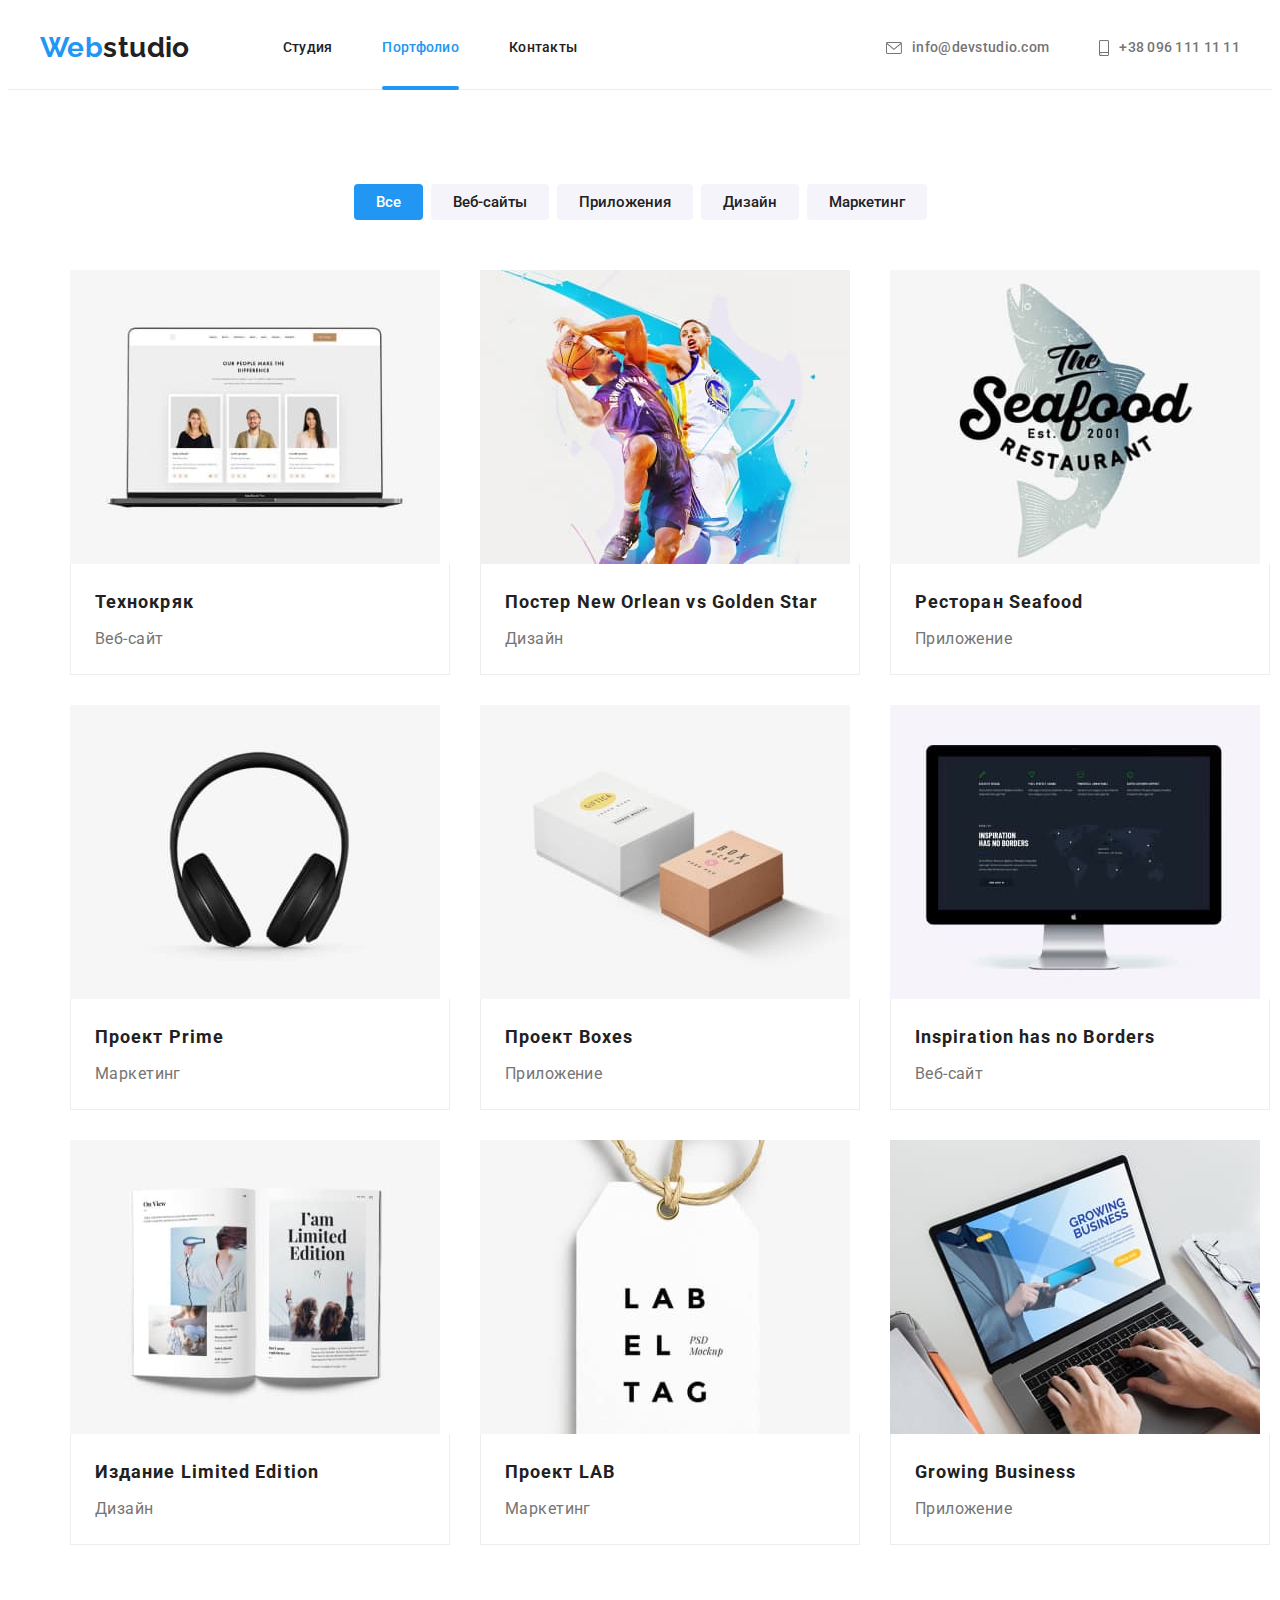
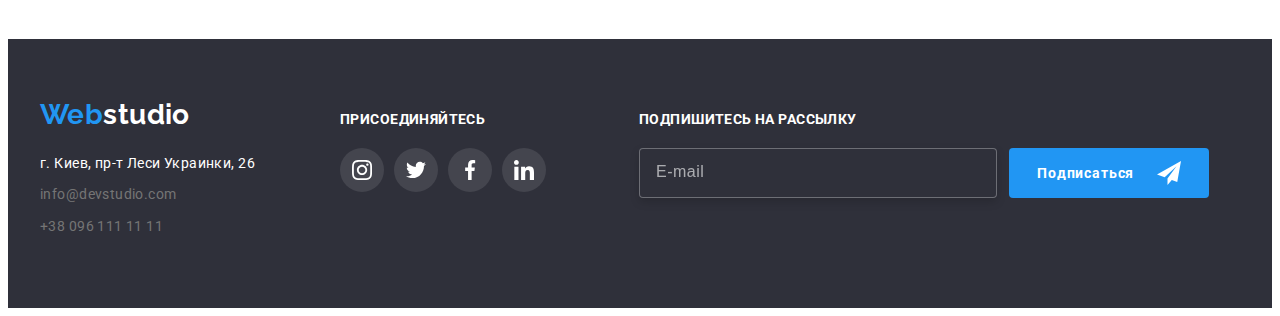
==== commit cc27419c: "mobile-menu" ====
--- a/portfolio.html
+++ b/portfolio.html
@@ -18,8 +18,11 @@
 <header class="header">
         <div class="conteiner">
             <a href="" class="header-logo link animate__pulse" lang="en">Web<span class="header-logo-span">studio</span></a>
-            <button type="button" class="burger-btn" data-menu-button>
-                <svg class="burger-btn__icon" width="40" height="40">
+            <button type="button"  
+                class="menu-toggle js-open-menu"
+                aria-expanded="false"
+                aria-controls="mobile-menu">
+                <svg class="menu-toggle__icon" width="40" height="40">
                     <use href="./images/sprite.svg#icon-menu"></use>
                 </svg>
             </button>
@@ -54,18 +57,19 @@
                 </li>
             </ul>
         </div>
-        <div class="mobile-menu" data-menu>
-            <button type="button" class="mobile-menu-close-btn" data-menu-close>
-                <svg class="mobile-menu-close-btn__icon" width="40" height="40">
+        <div class="menu-container js-menu-container" 
+            id="mobile-menu">
+            <button type="button" class="menu-toggle js-close-menu">
+                <svg class="menu-toggle__icon" width="40" height="40">
                     <use href="./images/sprite.svg#icon-close"></use>
-                </svg>
-            </button>            
+                </svg>  
+            </button>       
                 <ul class="mobile-menu-nav list">
                     <li class="mobile-menu__item">
                         <a href="./index.html" class="mobile-menu__link link">Студия</a>
                     </li>
                     <li class="mobile-menu__item">
-                        <a href="" class="mobile-menu__link link">Портфолио</a> 
+                        <a href="" class="mobile-menu__link link current">Портфолио</a> 
                     </li>
                     <li class="mobile-menu__item">
                        <a href="" class="mobile-menu__link link">Контакты</a> 
@@ -244,7 +248,7 @@
                                     <source srcset="./images/all/desktop/editions-desktop.jpg 1x, ./images/all/desktop/editions-desktop@2x.jpg 2x" media="(min-width: 1200px)">
                                     <source srcset="./images/all/tablet/editions-tablet.jpg 1x, ./images/all/tablet/editions-tablet@2x.jpg 2x" media="(min-width: 768px)">
                                     <source srcset="./images/all/mobile/editions-mobile.jpg 1x, ./images/all/mobile/editions-mobile@2x.jpg 2x" media="(min-width: 480px)">
-                                    <img src="./images/all/mobile/editions-mobile@2x.jpg" alt="открытая книга">
+                                    <img src="./images/all/mobile/editions-mobile@2x.jpg"  alt="открытая книга">
                                 </picture>
                                 
                                 <p class="overlay">Технокряк это современная площадка распространения коронавируса. Компании используют эту платформу для цифрового шпионажа и атак на защищённые сервера конкурентов.</p>
--- a/css/main.min.css
+++ b/css/main.min.css
@@ -1,2 +1,2 @@
-:root{--main-title-color: #ffffff;--second-title-color: #212121;--main-text-color: #757575;--secondary-text-color: #FFFFFF 60 %;--third-text-color: #ffffff;--third-title-color: #212121;--accent-color: #2196F3;--bg-color: #ffffff;--primery-bg-color: #2F303A;--secondary-bg-color: #F5F4FA;--bt-bg-color: #188CE8;--icons-color: #AFB1B8;--timing-function: cubic-bezier(0.4, 0, 0.2, 1)}body{font-family:'Roboto', sans-serif;font-size:14px;font-weight:400;line-height:1.14;letter-spacing:0.03em;color:var(--main-text-color)}.visually-hidden{position:absolute;width:1px;height:1px;margin:-1px;padding:0;overflow:hidden;border:0;clip:rect(0 0 0 0)}p,h1,h2,h3{margin-top:0%;margin-bottom:0}ul{margin-top:0%;margin-bottom:0;padding-left:0}img{display:block;max-width:100%}.list{list-style:none}.link{text-decoration:none}.button{border:none;cursor:pointer;font-family:inherit;text-align:center;font-size:16px}.conteiner{padding-left:15px;padding-right:15px}@media screen and (min-width: 480px){.conteiner{width:480px;margin:0 auto}}@media screen and (min-width: 768px){.conteiner{width:768px}}@media screen and (min-width: 1200px){.conteiner{width:1200px}}.section-title{margin-bottom:50px;font-size:36px;font-weight:bold;line-height:1.17;text-align:center;color:var(--second-title-color)}.section{padding-top:94px;padding-bottom:94px}.header-logo,.footer-logo{font-family:'Raleway', sans-serif;font-size:24px;font-weight:bold;line-height:1.17;color:var(--accent-color)}@media screen and (min-width: 1200px){.header-logo,.footer-logo{font-size:28px}}.header-logo-span{color:var(--second-title-color)}.header-logo{animation-duration:250ms}@media screen and (min-width: 768px){.header-logo{margin-right:88px}}@media screen and (min-width: 1200px){.header-logo{margin-right:93px}}.footer-logo-span{color:var(--third-text-color)}.social-list{display:flex;align-items:center;justify-content:space-between}.social-list__link{display:flex;align-items:center;justify-content:center;width:44px;height:44px;border-radius:50%;color:var(--icons-color);transition:background-color 250ms var(--timing-function),color 250ms var(--timing-function)}.social-list__link:hover,.social-list__link:focus{background-color:var(--accent-color);color:var(--third-text-color)}.social-list__icon{fill:currentColor}.mailing{display:block}.mailing__form{display:block}@media screen and (min-width: 1200px){.mailing__form{display:flex;justify-content:space-between}}.mailing__input{margin-bottom:20px;width:100%;height:50px;border:none;border:1px solid rgba(255,255,255,0.3);box-sizing:border-box;filter:drop-shadow(0px 4px 4px rgba(0,0,0,0.15));border-radius:4px;background-color:var(--primery-bg-color);color:var(--third-text-color);padding:15px 16px;transition:border-color 250ms var(--timing-function)}.mailing__input:focus{outline:none;border-color:var(--accent-color)}.mailing__input::placeholder{font-size:16px;font-weight:400;line-height:1.25;display:flex;align-items:center;letter-spacing:0.03em;color:rgba(255,255,255,0.6)}@media screen and (min-width: 768px){.mailing__input{width:450px}}@media screen and (min-width: 1200px){.mailing__input{margin-right:12px;width:358px}}.mailing__btn{display:flex;justify-content:space-between;align-items:center;padding:10px 28px;width:200px;height:50px;border-radius:4px;font-size:14px;font-weight:bold;line-height:1.87;margin-left:auto;margin-right:auto;letter-spacing:0.06em;color:var(--third-text-color);background:var(--accent-color)}.backdrop{position:fixed;top:0;left:0;width:100vw;height:100vh;background-color:rgba(0,0,0,0.2);opacity:1;transition:opacity 250ms var(--timing-function),visibility 250ms var(--timing-function)}.backdrop.is-hidden{opacity:0;visibility:hidden;pointer-events:none}.modal{position:absolute;top:50%;left:50%;min-width:450px;background-color:var(--bg-color);border-radius:4px;padding:40px;box-shadow:0px 1px 3px rgba(0,0,0,0.12),0px 1px 1px rgba(0,0,0,0.14),0px 2px 1px rgba(0,0,0,0.2);transform:translate(-50%, -50%) scale(1);transition:transform 250ms var(--timing-function)}.backdrop.is-hidden .modal{transform:translate(-50%, -50%) scale(0.5)}@media screen and (max-width: 479px){.modal{min-width:100vw;min-height:581px}}@media screen and (min-width: 1200px){.modal{max-width:528px;min-height:581px}}.modal__btn{position:absolute;top:8px;right:8px;width:30px;height:30px;display:flex;align-items:center;justify-content:center;border-radius:50%;background-color:var(--bg-color);border:1px solid rgba(0,0,0,0.1)}.modal__icon{transition:fill 250ms var(--timing-function)}.modal__btn:hover .modal__icon,.modal__btn:focus .modal__icon{fill:var(--accent-color)}.modal-form{display:flex;flex-direction:column}.modal-form__title{font-size:20px;font-weight:bold;line-height:1.15;text-align:center;letter-spacing:0.03em;color:var(--second-title-color);margin-bottom:12px}.modal-form__field{font-size:12px;font-weight:400;line-height:1.17;letter-spacing:0.01em;margin-bottom:10px}.modal-form__input{width:100%;height:40px;border:1px solid rgba(33,33,33,0.2);border-radius:4px;padding-left:42px;transition:border-color 250ms var(--timing-function);cursor:pointer}.modal-form__input:focus{outline:none;border-color:var(--accent-color)}.modal-form__wrapper{position:relative;display:block;margin-top:4px}.modal-form__icon{position:absolute;top:50%;left:12px;transform:translateY(-50%);transition:fill 250ms var(--timing-function)}.modal-form__input:focus+.modal-form__icon{fill:var(--accent-color)}.modal-form__field .comment{margin-bottom:20px}.modal-form__comment{width:100%;height:120px;border:1px solid rgba(33,33,33,0.2);border-radius:4px;padding:12px 16px;resize:none;margin-top:4px;transition:border-color 250ms var(--timing-function)}.modal-form__comment::placeholder{font-size:12px;font-weight:400;line-height:1.16;letter-spacing:0.01em;color:rgba(117,117,117,0.5)}.modal-form__comment:focus{outline:none;border-color:var(--accent-color)}.modal-form__icon-check{width:15px;height:15px;border:2px solid #212121;border-radius:2px;margin-right:8px;display:flex;align-items:center;justify-content:center;transition:background-color 250ms var(--timing-function),box-shadow 250ms var(--timing-function)}.modal-form__check>.modal-form__icon-check{transition:border-color 250ms var(--timing-function)}.modal-form__agreement:checked+.modal-form__check>.modal-form__icon-check{background:var(--accent-color);border:none;box-shadow:0px 4px 4px rgba(0,0,0,0.25)}.modal-form__agreement:focus+.modal-form__check>.modal-form__icon-check{border-color:var(--accent-color)}.modal-form__check{display:flex;flex-wrap:wrap;justify-content:center;font-size:12px;font-weight:400;line-height:1.16;color:var(--main-text-color);cursor:pointer;margin-bottom:30px;text-align:center}@media screen and (min-width: 768px){.modal-form__check{display:flex;align-items:center;justify-content:center}}@media screen and (min-width: 768px){.modal-form__check{font-size:14px;font-weight:400;line-height:1.71}}.model-form__link{color:var(--accent-color)}.modal-form__btn{min-width:200px;padding:10px 55px;border-radius:4px;font-size:14px;font-weight:bold;line-height:1.87;display:block;align-items:center;margin-left:auto;margin-right:auto;letter-spacing:0.06em;color:var(--third-text-color);background:var(--accent-color);box-shadow:0px 4px 4px rgba(0,0,0,0.15)}.header{border-bottom:1px solid #ECECEC;padding-top:16px;padding-bottom:16px}.header .conteiner{display:flex;align-items:center;justify-content:space-between}@media screen and (min-width: 768px){.header{padding:0}}@media screen and (min-width: 1200px){.header{padding:0}}.header-list{display:flex;align-items:center}.header-list__link{color:var(--second-title-color);display:block;padding:32px 0;transition:color 250ms var(--timing-function);font-size:14px;font-weight:500;line-height:1.14;letter-spacing:0.02em}.header-list__link:hover,.header-list__link:focus{color:var(--accent-color)}.header-list__item{position:relative}.header-list__item:not(:last-child){margin-right:50px}.header-list__link.current{transition:color 250ms var(--timing-function);color:var(--accent-color)}.header-list__link.current::after{content:'';display:block;position:absolute;bottom:-2px;width:100%;height:4px;background-color:var(--accent-color);border-radius:2px}.header-list__link.current:hover{color:var(--accent-color)}.header-contact{margin-left:auto}@media screen and (min-width: 1200px){.header-contact{display:flex;align-items:center}}.header-contact__mail,.header-contact__tel{color:var(--main-text-color);display:flex;align-items:center;font-size:14px;font-weight:500;line-height:1.14;letter-spacing:0.02em}@media screen and (min-width: 1200px){.header-contact__mail,.header-contact__tel{padding:32px 0}}.contact{transition:color 250ms var(--timing-function)}.contact:hover,.contact:focus{color:var(--accent-color)}.header-contact__item{padding-top:5px;padding-bottom:5px}@media screen and (min-width: 1200px){.header-contact__item:not(:last-child){padding:0;margin-right:50px}}.header-contact__icon{fill:currentColor;margin-right:10px}@media screen and (max-width: 767px){.header-navigation{display:none}.header-contact{display:none}}.burger-btn{background-color:transparent;border:none;padding:0}.burger-btn .burger-btn__icon{transition:fill 250ms var(--timing-function)}.burger-btn:hover .burger-btn__icon,.burger-btn:focus .burger-btn__icon{fill:var(--accent-color)}.mobile-menu{position:fixed;z-index:999;display:flex;flex-direction:column;justify-content:space-between;top:0;left:50%;width:100vw;max-width:480px;height:100vh;background-color:var(--bg-color);padding:48px 40px;transform:translateY(-100%) translateX(-50%);transition:transform 250ms var(--timing-function)}.is-open{transform:translateY(0%) translateX(-50%)}.mobile-menu-close-btn{position:absolute;top:10px;right:15px;background-color:transparent;border:none}.mobile-menu-close-btn:hover .mobile-menu-close-btn__icon,.mobile-menu-close-btn:focus .mobile-menu-close-btn__icon{fill:var(--accent-color)}.mobile-menu__item:not(:last-child){margin-bottom:34px}.mobile-menu__link{font-size:40px;font-weight:500;line-height:1.17;letter-spacing:0.02em;color:var(--second-title-color);transition:color 250ms var(--timing-function)}.mobile-menu__link:hover,.mobile-menu__link:focus{color:var(--accent-color)}.mobile-menu-contact{margin-bottom:64px}.mobile-menu-contact__item:not(:last-child){margin-bottom:32px}.mobile-menu-contact__tel{letter-spacing:0.02em;font-size:34px;font-weight:500;line-height:1.17;color:var(--accent-color)}@media screen and (max-width: 479px){.mobile-menu-contact__tel{font-size:8vw}}.mobile-menu-contact__mail{letter-spacing:0.02em;font-size:24px;font-weight:500;line-height:1.17;color:var(--main-text-color)}.mobile-menu-social{display:flex;flex-wrap:wrap;align-items:center}.mobile-menu-social__item:not(:last-child){margin-right:10px}.mobile-menu-social__item:not(:last-child)::after{content:"";height:22px;border-left:1px solid rgba(33,33,33,0.2);margin-left:10px}.mobile-menu-social__link{font-size:18px;font-weight:500;line-height:1.22;color:var(--accent-color)}@media screen and (min-width: 768px){.burger-btn{display:none}.mobile-menu{display:none}}.solutions{margin:0 auto;background-color:var(--primery-bg-color);background-image:linear-gradient(rgba(47,48,58,0.4), rgba(47,48,58,0.4)),url(../images/hero/hero-mobile.1x.jpg);background-repeat:no-repeat;background-position:center;background-size:cover;padding:118px 0px}@media screen and (min-device-pixel-ratio: 2) and (min-width: 230px), screen and (min-resolution: 192dpi) and (min-width: 230px), screen and (min-resolution: 2dppx) and (min-width: 230px){.solutions{background-image:linear-gradient(rgba(47,48,58,0.4), rgba(47,48,58,0.4)),url(../images/hero/hero-mobile.2x.jpg)}}@media screen and (min-width: 768px){.solutions{max-width:1199px;background-image:linear-gradient(rgba(47,48,58,0.4), rgba(47,48,58,0.4)),url(../images/hero/hero-tablet.1x.jpg)}}@media screen and (min-device-pixel-ratio: 2) and (min-width: 768px), screen and (min-resolution: 192dpi) and (min-width: 768px), screen and (min-resolution: 2dppx) and (min-width: 768px){.solutions{background-image:linear-gradient(rgba(47,48,58,0.4), rgba(47,48,58,0.4)),url(../images/hero/hero-tablet.2x.jpg)}}@media screen and (min-width: 1200px){.solutions{max-width:1600px;background-image:linear-gradient(rgba(47,48,58,0.4), rgba(47,48,58,0.4)),url(../images/hero/hero-desktop.1x.jpg);padding:200px 0}}@media screen and (min-device-pixel-ratio: 2) and (min-width: 1200px), screen and (min-resolution: 192dpi) and (min-width: 1200px), screen and (min-resolution: 2dppx) and (min-width: 1200px){.solutions{background-image:linear-gradient(rgba(47,48,58,0.4), rgba(47,48,58,0.4)),url(../images/hero/hero-desktop.2x.jpg)}}.solutions__title{margin-bottom:30px;font-size:26px;font-weight:900;line-height:1.61;text-align:center;letter-spacing:0.06em;text-transform:uppercase;color:var(--main-title-color)}@media screen and (max-width: 479px){.solutions__title{font-size:5vw}}@media screen and (min-width: 1200px){.solutions__title{font-size:44px;font-weight:900;line-height:1.36}}.solutions-button{min-width:200px;padding:10px 32px;border-radius:4px;font-size:14px;font-weight:bold;line-height:1.87;display:block;align-items:center;margin-left:auto;margin-right:auto;letter-spacing:0.06em;color:var(--bg-color);background:var(--accent-color);transition:background-color 250ms var(--timing-function)}.solutions-button:hover,.solutions-button:focus{background-color:var(--bt-bg-color)}@media screen and (max-width: 767px){.benefits{padding-top:60px;padding-bottom:60px}}@media screen and (min-width: 768px){.benefits-list{display:flex;flex-wrap:wrap;margin-left:-30px;margin-top:-30px}}@media screen and (min-width: 1200px){.benefits-list{margin-left:0px;margin-top:0px;margin-right:-30px}}@media screen and (max-width: 767px){.benefits-list__item:not(:last-child){margin-bottom:30px}}@media screen and (min-width: 1200px){.benefits-list__item:not(:last-child){margin-right:30px}}@media screen and (min-width: 768px){.benefits-list__item{margin-left:30px;margin-top:30px;width:calc((100% - 2*30px)/2)}}@media screen and (min-width: 1200px){.benefits-list__item{margin-left:0px;margin-top:0px;width:calc((100% - 4*30px)/4)}}.benefits-list__subtitle{color:var(--third-title-color);font-size:14px;font-weight:bold;line-height:1.14;text-transform:uppercase;margin-bottom:10px;text-align:center}@media screen and (min-width: 768px){.benefits-list__subtitle{text-align:start}}.benefits-list__text{line-height:1.71}.benefits-list__image{display:flex;align-items:center;justify-content:center;background-color:var(--secondary-bg-color);width:100%;height:120px;margin-bottom:30px;border-radius:4px}.work{padding-top:0px}@media screen and (max-width: 1200px){.work{display:none}}.work-list{display:flex;margin-left:-30px;margin-top:-30px}.work-list__img{flex-basis:calc(100%/3 - 30px);margin-left:30px;margin-top:30px}.work-list__wrapper{position:relative}.work-list__over-work-img{position:absolute;bottom:0;left:0;width:100%;height:70px;display:flex;align-items:center;justify-content:center;color:var(--third-text-color);background-color:rgba(47,48,58,0.8);font-size:14px;font-weight:bold;line-height:1.14;text-align:center;text-transform:uppercase}.team{background-color:var(--secondary-bg-color)}.team-list__name{color:var(--third-title-color)}@media screen and (min-width: 768px){.team-list{display:flex;flex-wrap:wrap;margin-left:-30px;margin-top:-30px}}@media screen and (min-width: 1200px){.team-list{margin-left:0px;margin-top:0px;margin-right:-30px}}.team-list__item{border-radius:0px 0px 4px 4px;background-color:var(--bg-color);box-shadow:0px 1px 3px rgba(0,0,0,0.12),0px 1px 1px rgba(0,0,0,0.14),0px 2px 1px rgba(0,0,0,0.2)}@media screen and (max-width: 767px){.team-list__item:not(:last-child){margin-bottom:30px}}@media screen and (min-width: 1200px){.team-list__item:not(:last-child){margin-right:30px}}@media screen and (min-width: 768px){.team-list__item{margin-left:30px;margin-top:30px;width:calc((100% - 2*30px)/2)}}@media screen and (min-width: 1200px){.team-list__item{margin-left:0px;margin-top:0px;width:calc((100% - 4*30px)/4)}}.team-list__name{font-size:16px;font-weight:500;line-height:1.19;text-align:center;margin-bottom:10px}.team-list__text{font-size:16px;font-weight:400;line-height:1.19;text-align:center;margin-bottom:16px}.team-item-content{padding:30px 122px 24px 122px}@media screen and (min-width: 768px){.team-item-content{padding:30px 74px 24px 74px}}@media screen and (min-width: 1200px){.team-item-content{padding:30px 32px}}.clients-list{display:flex;flex-wrap:wrap;margin-left:-30px;margin-top:-30px}@media screen and (min-width: 1200px){.clients-list{margin-left:0px;margin-top:0px;margin-right:-30px}}.clients-list__item{margin-left:30px;margin-top:30px;width:calc((100% - 2*30px)/2)}@media screen and (min-width: 768px){.clients-list__item{width:calc((100% - 3*30px)/3)}}@media screen and (min-width: 1200px){.clients-list__item:not(:last-child){margin-right:30px}}@media screen and (min-width: 1200px){.clients-list__item{margin-left:0px;margin-top:0px;width:calc((100% - 6*30px)/6)}}.clients-list__link{display:flex;align-items:center;justify-content:center;width:100%;height:92px;border:1px solid #AFB1B8;box-sizing:border-box;border-radius:4px;color:var(--icons-color);transition:border-color 250ms var(--timing-function),color 250ms var(--timing-function)}.clients-list__link:hover,.clients-list__link:focus{border-color:var(--accent-color);color:var(--accent-color)}.clients-list__icon{fill:currentColor}@media screen and (max-width: 1199px){.section-filtr{padding-top:60px;padding-bottom:60px}}.filtr-list{display:flex;flex-wrap:wrap;align-items:center;margin-bottom:40px}@media screen and (min-width: 768px){.filtr-list{margin-bottom:30px;justify-content:center}}@media screen and (min-width: 1200px){.filtr-list{margin-bottom:50px}}.filtr-list__button{padding:6px 22px;font-size:15px;font-weight:500;line-height:1.62;background-color:var(--secondary-bg-color);color:var(--third-title-color);border-radius:4px;transition:background-color 250ms var(--timing-function),color 250ms var(--timing-function),box-shadow 250ms var(--timing-function)}.filtr-list__button:hover,.filtr-list__button:focus{background-color:var(--accent-color);color:var(--third-text-color);box-shadow:0px 3px 1px rgba(0,0,0,0.1),0px 1px 2px rgba(0,0,0,0.08),0px 2px 2px rgba(0,0,0,0.12)}.filtr-list__item:not(:last-child){margin-right:8px}.filtr-list__item:nth-child(-n+3){margin-bottom:15px}@media screen and (min-width: 768px){.filtr-list__item:nth-child(-n+3){margin-bottom:0px}}.btn-main{background-color:var(--accent-color);color:var(--third-text-color)}.menu-name{color:var(--third-title-color)}.menu-list{padding:0;margin:0;list-style:none;margin-right:-30px;margin-bottom:-30px}@media screen and (min-width: 768px){.menu-list{display:flex;flex-wrap:wrap}}@media screen and (max-width: 767px){.menu-list__item:not(:last-child){margin-bottom:30px}}@media screen and (min-width: 768px){.menu-list__item{margin-left:30px;margin-bottom:30px;width:calc((100% - 2*30px)/2)}}@media screen and (min-width: 1200px){.menu-list__item{margin-left:30px;margin-bottom:30px;width:calc((100% - 3*30px)/3)}}.card{display:block;cursor:pointer;color:inherit;transition:box-shadow 250ms var(--timing-function)}@media screen and (min-width: 768px) and (max-width: 1199px){.card{display:flex;flex-direction:column;height:100%}}.card:hover,.card:focus{box-shadow:0px 1px 1px rgba(0,0,0,0.12),0px 4px 4px rgba(0,0,0,0.06),1px 4px 6px rgba(0,0,0,0.16)}.card__content{padding:20px 24px;background-color:var(--bg-color);border:1px solid #EEEEEE;border-top:0;flex-grow:1}.card__name{font-size:18px;font-weight:bold;line-height:2;letter-spacing:0.06em;margin-bottom:4px;color:var(--second-title-color)}.card__text{font-size:16px;font-weight:400;line-height:1.87}.card__place{position:relative;overflow:hidden}.overlay{position:absolute;height:100%;width:100%;top:0;left:0;padding:63px 24px;font-size:18px;font-weight:400;line-height:1.56;letter-spacing:0.03em;color:var(--third-text-color);background-color:rgba(33,150,243,0.9);overflow:auto;transform:translateY(100%);opacity:0;transition:transform 250ms var(--timing-function),opacity 250ms var(--timing-function)}.card:hover .overlay,.card:focus .overlay{transform:translateY(0%);opacity:1}.footer{background-color:var(--primery-bg-color);padding-top:60px;padding-bottom:60px;text-align:center}@media screen and (min-width: 1200px){.footer-conteiner{display:flex;align-items:baseline}}.footer-address{margin-top:20px;font-style:normal}.footer-list__text{line-height:1.71;color:var(--third-text-color)}.footer-list__mail,.footer-list__tel{color:var(--secondary-text-color);line-height:1.71}.footer-item:not(:last-child){margin-bottom:9px}.footer-tablet{margin-bottom:60px}@media screen and (min-width: 768px){.footer-tablet{display:flex;justify-content:space-around;align-items:baseline}}@media screen and (min-width: 1200px){.footer-tablet{margin-bottom:0px}}.contacts{margin-bottom:60px}@media screen and (min-width: 1200px){.contacts{min-width:230px;margin-right:70px;margin-bottom:0px}}@media screen and (min-width: 1200px){.social{min-width:206px;margin-right:93px}}.social-footer-list{justify-content:center}.social-footer-list__item:not(:last-child){margin-right:10px}.mailing__title{font-size:14px;font-weight:bold;line-height:1.14;text-transform:uppercase;color:var(--main-title-color);margin-bottom:20px}.social-list__footer-link{display:flex;align-items:center;justify-content:center;width:44px;height:44px;border-radius:50%;color:var(--main-title-color);background-color:rgba(255,255,255,0.1);transition:background-color 250ms var(--timing-function)}.social-list__footer-link:hover,.social-list__footer-link:focus{background-color:var(--accent-color)}
+:root{--main-title-color: #ffffff;--second-title-color: #212121;--main-text-color: #757575;--secondary-text-color: #FFFFFF 60 %;--third-text-color: #ffffff;--third-title-color: #212121;--accent-color: #2196F3;--bg-color: #ffffff;--primery-bg-color: #2F303A;--secondary-bg-color: #F5F4FA;--bt-bg-color: #188CE8;--icons-color: #AFB1B8;--timing-function: cubic-bezier(0.4, 0, 0.2, 1)}body{font-family:'Roboto', sans-serif;font-size:14px;font-weight:400;line-height:1.14;letter-spacing:0.03em;color:var(--main-text-color)}.visually-hidden{position:absolute;width:1px;height:1px;margin:-1px;padding:0;overflow:hidden;border:0;clip:rect(0 0 0 0)}p,h1,h2,h3{margin-top:0%;margin-bottom:0}ul{margin-top:0%;margin-bottom:0;padding-left:0}img{display:block;max-width:100%}.list{list-style:none}.link{text-decoration:none}.button{border:none;cursor:pointer;font-family:inherit;text-align:center;font-size:16px}.conteiner{padding-left:15px;padding-right:15px}@media screen and (min-width: 480px){.conteiner{width:480px;margin:0 auto}}@media screen and (min-width: 768px){.conteiner{width:768px}}@media screen and (min-width: 1200px){.conteiner{width:1200px}}.section-title{margin-bottom:50px;font-size:36px;font-weight:bold;line-height:1.17;text-align:center;color:var(--second-title-color)}.section{padding-top:94px;padding-bottom:94px}.header-logo,.footer-logo{font-family:'Raleway', sans-serif;font-size:24px;font-weight:bold;line-height:1.17;color:var(--accent-color)}@media screen and (min-width: 1200px){.header-logo,.footer-logo{font-size:28px}}.header-logo-span{color:var(--second-title-color)}.header-logo{padding:24px 0 24px 0;animation-duration:250ms}@media screen and (min-width: 768px){.header-logo{margin-right:88px}}@media screen and (min-width: 1200px){.header-logo{margin-right:93px}}.footer-logo-span{color:var(--third-text-color)}.social-list{display:flex;align-items:center;justify-content:space-between}@media screen and (max-width: 479px){.social-list{justify-content:center}}.social-list__link{display:flex;align-items:center;justify-content:center;width:44px;height:44px;border-radius:50%;color:var(--icons-color);transition:background-color 250ms var(--timing-function),color 250ms var(--timing-function)}.social-list__link:hover,.social-list__link:focus{background-color:var(--accent-color);color:var(--third-text-color)}.social-list__icon{fill:currentColor}.mailing{display:block}.mailing__form{display:block}@media screen and (min-width: 1200px){.mailing__form{display:flex;justify-content:space-between}}.mailing__input{margin-bottom:20px;width:100%;height:50px;border:none;border:1px solid rgba(255,255,255,0.3);box-sizing:border-box;filter:drop-shadow(0px 4px 4px rgba(0,0,0,0.15));border-radius:4px;background-color:var(--primery-bg-color);color:var(--third-text-color);padding:15px 16px;transition:border-color 250ms var(--timing-function)}.mailing__input:focus{outline:none;border-color:var(--accent-color)}.mailing__input::placeholder{font-size:16px;font-weight:400;line-height:1.25;display:flex;align-items:center;letter-spacing:0.03em;color:rgba(255,255,255,0.6)}@media screen and (min-width: 768px){.mailing__input{width:450px}}@media screen and (min-width: 1200px){.mailing__input{margin-right:12px;width:358px;margin-bottom:0px}}.mailing__btn{display:flex;justify-content:space-between;align-items:center;padding:10px 28px;width:200px;height:50px;border-radius:4px;font-size:14px;font-weight:bold;line-height:1.87;margin-left:auto;margin-right:auto;letter-spacing:0.06em;color:var(--third-text-color);background:var(--accent-color)}.backdrop{position:fixed;top:0;left:0;width:100vw;height:100vh;background-color:rgba(0,0,0,0.2);opacity:1;transition:opacity 250ms var(--timing-function),visibility 250ms var(--timing-function)}.backdrop.is-hidden{opacity:0;visibility:hidden;pointer-events:none}.modal{position:absolute;top:50%;left:50%;min-width:450px;background-color:var(--bg-color);border-radius:4px;padding:40px;box-shadow:0px 1px 3px rgba(0,0,0,0.12),0px 1px 1px rgba(0,0,0,0.14),0px 2px 1px rgba(0,0,0,0.2);transform:translate(-50%, -50%) scale(1);transition:transform 250ms var(--timing-function)}.backdrop.is-hidden .modal{transform:translate(-50%, -50%) scale(0.5)}@media screen and (max-width: 479px){.modal{min-width:100vw;min-height:581px}}@media screen and (min-width: 768px){.modal{width:450px;min-height:609px}}@media screen and (min-width: 1200px){.modal{width:528px;min-height:581px}}.modal__btn{position:absolute;top:8px;right:8px;width:30px;height:30px;display:flex;align-items:center;justify-content:center;border-radius:50%;background-color:var(--bg-color);border:1px solid rgba(0,0,0,0.1)}.modal__icon{transition:fill 250ms var(--timing-function)}.modal__btn:hover .modal__icon,.modal__btn:focus .modal__icon{fill:var(--accent-color)}.modal-form{display:flex;flex-direction:column}.modal-form__title{font-size:20px;font-weight:bold;line-height:1.15;text-align:center;letter-spacing:0.03em;color:var(--second-title-color);margin-bottom:12px}.modal-form__field{font-size:12px;font-weight:400;line-height:1.17;letter-spacing:0.01em;margin-bottom:10px}.modal-form__input{width:100%;height:40px;border:1px solid rgba(33,33,33,0.2);border-radius:4px;padding-left:42px;transition:border-color 250ms var(--timing-function);cursor:pointer}.modal-form__input:focus{outline:none;border-color:var(--accent-color)}.modal-form__wrapper{position:relative;display:block;margin-top:4px}.modal-form__icon{position:absolute;top:50%;left:12px;transform:translateY(-50%);transition:fill 250ms var(--timing-function)}.modal-form__input:focus+.modal-form__icon{fill:var(--accent-color)}.modal-form__field .comment{margin-bottom:20px}.modal-form__comment{width:100%;height:120px;border:1px solid rgba(33,33,33,0.2);border-radius:4px;padding:12px 16px;resize:none;margin-top:4px;transition:border-color 250ms var(--timing-function)}.modal-form__comment::placeholder{font-size:12px;font-weight:400;line-height:1.16;letter-spacing:0.01em;color:rgba(117,117,117,0.5)}.modal-form__comment:focus{outline:none;border-color:var(--accent-color)}.modal-form__icon-check{width:15px;height:15px;border:2px solid #212121;border-radius:2px;margin-right:8px;display:inline-block;justify-content:center;transition:background-color 250ms var(--timing-function),box-shadow 250ms var(--timing-function)}.modal-form__check>.modal-form__icon-check{transition:border-color 250ms var(--timing-function)}.modal-form__agreement:checked+.modal-form__check>.modal-form__icon-check{background:var(--accent-color);border:none;box-shadow:0px 4px 4px rgba(0,0,0,0.25)}.modal-form__agreement:focus+.modal-form__check>.modal-form__icon-check{border-color:var(--accent-color)}.modal-form__check{display:inline-block;flex-wrap:wrap;justify-content:center;font-size:12px;font-weight:400;line-height:1.16;color:var(--main-text-color);cursor:pointer;margin-bottom:30px;text-align:center}@media screen and (min-width: 768px){.modal-form__check{display:flex;align-items:center;justify-content:center}}@media screen and (min-width: 1200px){.modal-form__check{font-size:14px;font-weight:400;line-height:1.71}}.model-form__link{color:var(--accent-color)}.modal-form__btn{min-width:200px;padding:10px 55px;border-radius:4px;font-size:14px;font-weight:bold;line-height:1.87;display:block;align-items:center;margin-left:auto;margin-right:auto;letter-spacing:0.06em;color:var(--third-text-color);background:var(--accent-color);box-shadow:0px 4px 4px rgba(0,0,0,0.15)}.header{border-bottom:1px solid #ECECEC;padding-top:16px;padding-bottom:16px}.header .conteiner{display:flex;align-items:center;justify-content:space-between}@media screen and (min-width: 768px){.header{padding:0}}@media screen and (min-width: 1200px){.header{padding:0}}.header-list{display:flex;align-items:center}.header-list__link{color:var(--second-title-color);display:block;padding:32px 0;transition:color 250ms var(--timing-function);font-size:14px;font-weight:500;line-height:1.14;letter-spacing:0.02em}.header-list__link:hover,.header-list__link:focus{color:var(--accent-color)}.header-list__item{position:relative}.header-list__item:not(:last-child){margin-right:50px}.header-list__link.current{transition:color 250ms var(--timing-function);color:var(--accent-color)}.header-list__link.current::after{content:'';display:block;position:absolute;bottom:-2px;width:100%;height:4px;background-color:var(--accent-color);border-radius:2px}.header-list__link.current:hover{color:var(--accent-color)}.header-contact{margin-left:auto}@media screen and (min-width: 1200px){.header-contact{display:flex;align-items:center}}.header-contact__mail,.header-contact__tel{color:var(--main-text-color);display:flex;align-items:center;font-size:14px;font-weight:500;line-height:1.14;letter-spacing:0.02em}.contact{transition:color 250ms var(--timing-function)}.contact:hover,.contact:focus{color:var(--accent-color)}.header-contact__item:not(:last-child){margin-bottom:10px}@media screen and (min-width: 1200px){.header-contact__item:not(:last-child){margin-bottom:0px}}.header-contact__mail{padding-top:21px}@media screen and (min-width: 1200px){.header-contact__mail{padding:32px 0;margin-right:50px}}.header-contact__tel{padding-bottom:21px}@media screen and (min-width: 1200px){.header-contact__tel{padding:32px 0}}.header-contact__icon{fill:currentColor;margin-right:10px}@media screen and (max-width: 767px){.header-navigation{display:none}.header-contact{display:none}}.menu-toggle{background-color:transparent;border:none;padding:0}.menu-toggle .burger-btn__icon{transition:fill 250ms var(--timing-function)}.menu-toggle:hover .menu-toggle__icon,.menu-toggle:focus .menu-toggle__icon{fill:var(--accent-color)}.menu-container{position:fixed;z-index:999;display:flex;flex-direction:column;justify-content:space-between;top:0;left:50%;width:100vw;max-width:767px;height:100vh;background-color:var(--bg-color);padding:48px 40px;visibility:hidden;transform:translateY(-100%) translateX(-50%);transition:transform 250ms var(--timing-function)}.is-open{transform:translateY(0%) translateX(-50%);visibility:visible}.menu-toggle{position:absolute;top:10px;right:15px;background-color:transparent;border:none}.menu-toggle:hover .menu-toggle__icon,.menu-toggle:focus .menu-toggle__icon{fill:var(--accent-color)}.mobile-menu__item:not(:last-child){margin-bottom:34px}.mobile-menu__link{font-size:40px;font-weight:500;line-height:1.17;letter-spacing:0.02em;color:var(--second-title-color);transition:color 250ms var(--timing-function)}.mobile-menu__link:hover,.mobile-menu__link:focus{color:var(--accent-color)}.mobile-menu-contact{margin-bottom:64px}.mobile-menu-contact__item:not(:last-child){margin-bottom:32px}.mobile-menu-contact__tel{letter-spacing:0.02em;font-size:34px;font-weight:500;line-height:1.17;color:var(--accent-color)}@media screen and (max-width: 479px){.mobile-menu-contact__tel{font-size:8vw}}.mobile-menu-contact__mail{letter-spacing:0.02em;font-size:24px;font-weight:500;line-height:1.17;color:var(--main-text-color)}.mobile-menu-social{display:flex;flex-wrap:wrap;align-items:center}.mobile-menu-social__item:not(:last-child){margin-right:10px}.mobile-menu-social__item:not(:last-child)::after{content:"";height:22px;border-left:1px solid rgba(33,33,33,0.2);margin-left:10px}.mobile-menu-social__link{font-size:18px;font-weight:500;line-height:1.22;color:var(--accent-color)}@media screen and (min-width: 768px){.menu-toggle{display:none}.menu-container{display:none}}.mobile-menu__link.current{transition:color 250ms var(--timing-function);color:var(--accent-color)}.solutions{margin:0 auto;background-color:var(--primery-bg-color);background-image:linear-gradient(rgba(47,48,58,0.4), rgba(47,48,58,0.4)),url(../images/hero/hero-mobile.1x.jpg);background-repeat:no-repeat;background-position:center;background-size:cover;padding:118px 0px;height:400px}@media screen and (min-device-pixel-ratio: 2) and (min-width: 230px), screen and (min-resolution: 192dpi) and (min-width: 230px), screen and (min-resolution: 2dppx) and (min-width: 230px){.solutions{background-image:linear-gradient(rgba(47,48,58,0.4), rgba(47,48,58,0.4)),url(../images/hero/hero-mobile.2x.jpg)}}@media screen and (min-width: 768px){.solutions{max-width:1199px;background-image:linear-gradient(rgba(47,48,58,0.4), rgba(47,48,58,0.4)),url(../images/hero/hero-tablet.1x.jpg)}}@media screen and (min-device-pixel-ratio: 2) and (min-width: 768px), screen and (min-resolution: 192dpi) and (min-width: 768px), screen and (min-resolution: 2dppx) and (min-width: 768px){.solutions{background-image:linear-gradient(rgba(47,48,58,0.4), rgba(47,48,58,0.4)),url(../images/hero/hero-tablet.2x.jpg)}}@media screen and (min-width: 1200px){.solutions{max-width:1600px;height:600px;background-image:linear-gradient(rgba(47,48,58,0.4), rgba(47,48,58,0.4)),url(../images/hero/hero-desktop.1x.jpg);padding:200px 0}}@media screen and (min-device-pixel-ratio: 2) and (min-width: 1200px), screen and (min-resolution: 192dpi) and (min-width: 1200px), screen and (min-resolution: 2dppx) and (min-width: 1200px){.solutions{background-image:linear-gradient(rgba(47,48,58,0.4), rgba(47,48,58,0.4)),url(../images/hero/hero-desktop.2x.jpg)}}.solutions__title{margin-bottom:30px;font-size:26px;font-weight:900;line-height:1.61;text-align:center;letter-spacing:0.06em;text-transform:uppercase;color:var(--main-title-color)}@media screen and (max-width: 479px){.solutions__title{font-size:5vw}}@media screen and (min-width: 1200px){.solutions__title{font-size:44px;font-weight:900;line-height:1.36}}.solutions-button{min-width:200px;padding:10px 32px;border-radius:4px;font-size:14px;font-weight:bold;line-height:1.87;display:block;align-items:center;margin-left:auto;margin-right:auto;letter-spacing:0.06em;color:var(--bg-color);background:var(--accent-color);transition:background-color 250ms var(--timing-function)}.solutions-button:hover,.solutions-button:focus{background-color:var(--bt-bg-color)}@media screen and (max-width: 767px){.benefits{padding-top:60px;padding-bottom:60px}}@media screen and (min-width: 768px){.benefits-list{display:flex;flex-wrap:wrap;margin-left:-30px;margin-top:-30px}}@media screen and (min-width: 1200px){.benefits-list{margin-left:0px;margin-top:0px}}@media screen and (max-width: 767px){.benefits-list__item:not(:last-child){margin-bottom:30px}}@media screen and (min-width: 1200px){.benefits-list__item:not(:last-child){margin-right:30px}}@media screen and (min-width: 768px){.benefits-list__item{margin-left:30px;margin-top:30px;width:calc((100% - (2 * 30px)) / 2)}}@media screen and (min-width: 1200px){.benefits-list__item{margin-left:0px;margin-top:0px;flex-basis:calc((100% - (3 * 30px)) / 4)}}.benefits-list__subtitle{color:var(--third-title-color);font-size:14px;font-weight:bold;line-height:1.14;text-transform:uppercase;margin-bottom:10px;text-align:center}@media screen and (min-width: 768px){.benefits-list__subtitle{text-align:start}}.benefits-list__text{line-height:1.71}.benefits-list__image{display:flex;align-items:center;justify-content:center;background-color:var(--secondary-bg-color);width:100%;height:120px;margin-bottom:30px;border-radius:4px}.work{padding-top:0px}@media screen and (max-width: 1200px){.work{display:none}}.work-list{display:flex;margin-left:-30px;margin-top:-30px}.work-list__img{flex-basis:calc(100%/3 - 30px);margin-left:30px;margin-top:30px}.work-list__wrapper{position:relative}.work-list__over-work-img{position:absolute;bottom:0;left:0;width:100%;height:70px;display:flex;align-items:center;justify-content:center;color:var(--third-text-color);background-color:rgba(47,48,58,0.8);font-size:14px;font-weight:bold;line-height:1.14;text-align:center;text-transform:uppercase}.team{background-color:var(--secondary-bg-color)}.team-list__name{color:var(--third-title-color)}@media screen and (min-width: 768px){.team-list{display:flex;flex-wrap:wrap;margin-left:-30px;margin-top:-30px}}@media screen and (min-width: 1200px){.team-list{margin-left:0px;margin-top:0px}}.team-list__item{border-radius:0px 0px 4px 4px;background-color:var(--bg-color);box-shadow:0px 1px 3px rgba(0,0,0,0.12),0px 1px 1px rgba(0,0,0,0.14),0px 2px 1px rgba(0,0,0,0.2)}@media screen and (max-width: 767px){.team-list__item:not(:last-child){margin-bottom:30px}}@media screen and (min-width: 1200px){.team-list__item:not(:last-child){margin-right:30px}}@media screen and (min-width: 768px){.team-list__item{margin-left:30px;margin-top:30px;width:calc((100% - (2 * 30px)) / 2)}}@media screen and (min-width: 1200px){.team-list__item{margin-left:0px;margin-top:0px;flex-basis:calc((100% - (3 * 30px)) / 4)}}.team-list__name{font-size:16px;font-weight:500;line-height:1.19;text-align:center;margin-bottom:10px}.team-list__text{font-size:16px;font-weight:400;line-height:1.19;text-align:center;margin-bottom:16px}.team-item-content{padding:30px 122px 24px 122px}@media screen and (max-width: 479px){.team-item-content{padding:30px 0 24px 0}}@media screen and (min-width: 768px){.team-item-content{padding:30px 74px 24px 74px}}@media screen and (min-width: 1200px){.team-item-content{padding:30px 32px}}.clients-list{display:flex;flex-wrap:wrap;margin-left:-30px;margin-top:-30px}@media screen and (min-width: 1200px){.clients-list{margin-left:0px;margin-top:0px}}.clients-list__item{margin-left:30px;margin-top:30px;width:calc((100% - 2*30px)/2)}@media screen and (min-width: 768px){.clients-list__item{width:calc((100% - 3*30px)/3)}}@media screen and (min-width: 1200px){.clients-list__item:not(:last-child){margin-right:30px}}@media screen and (min-width: 1200px){.clients-list__item{margin-left:0px;margin-top:0px;flex-basis:calc((100% - (5 * 30px)) / 6)}}.clients-list__link{display:flex;align-items:center;justify-content:center;width:100%;height:92px;border:1px solid #AFB1B8;box-sizing:border-box;border-radius:4px;color:var(--icons-color);transition:border-color 250ms var(--timing-function),color 250ms var(--timing-function)}.clients-list__link:hover,.clients-list__link:focus{border-color:var(--accent-color);color:var(--accent-color)}.clients-list__icon{fill:currentColor}@media screen and (max-width: 1199px){.section-filtr{padding-top:60px;padding-bottom:60px}}.filtr-list{display:flex;flex-wrap:wrap;align-items:center;margin-bottom:40px}@media screen and (min-width: 768px){.filtr-list{margin-bottom:30px;justify-content:center}}@media screen and (min-width: 1200px){.filtr-list{margin-bottom:50px}}.filtr-list__button{padding:6px 22px;font-size:15px;font-weight:500;line-height:1.62;background-color:var(--secondary-bg-color);color:var(--third-title-color);border-radius:4px;transition:background-color 250ms var(--timing-function),color 250ms var(--timing-function),box-shadow 250ms var(--timing-function)}.filtr-list__button:hover,.filtr-list__button:focus{background-color:var(--accent-color);color:var(--third-text-color);box-shadow:0px 3px 1px rgba(0,0,0,0.1),0px 1px 2px rgba(0,0,0,0.08),0px 2px 2px rgba(0,0,0,0.12)}.filtr-list__item:not(:last-child){margin-right:8px}.filtr-list__item:nth-child(-n+3){margin-bottom:15px}@media screen and (min-width: 768px){.filtr-list__item:nth-child(-n+3){margin-bottom:0px}}.btn-main{background-color:var(--accent-color);color:var(--third-text-color)}.menu-name{color:var(--third-title-color)}.menu-list{padding:0;margin:0;list-style:none}@media screen and (min-width: 768px){.menu-list{display:flex;flex-wrap:wrap;margin-right:-30px;margin-top:-30px}}@media screen and (max-width: 767px){.menu-list__item:not(:last-child){margin-top:30px}}@media screen and (min-width: 768px){.menu-list__item{margin-left:30px;margin-top:30px;flex-basis:calc(100%/2 - 30px)}}@media screen and (min-width: 1200px){.menu-list__item{margin-left:30px;margin-top:30px;flex-basis:calc(100%/3 - 30px)}}.card{display:block;cursor:pointer;color:inherit;transition:box-shadow 250ms var(--timing-function)}@media screen and (min-width: 768px) and (max-width: 1199px){.card{display:flex;flex-direction:column;height:100%}}.card:hover,.card:focus{box-shadow:0px 1px 1px rgba(0,0,0,0.12),0px 4px 4px rgba(0,0,0,0.06),1px 4px 6px rgba(0,0,0,0.16)}.card__content{padding:20px 24px;background-color:var(--bg-color);border:1px solid #EEEEEE;border-top:0;flex-grow:1}.card__name{font-size:18px;font-weight:bold;line-height:2;letter-spacing:0.06em;margin-bottom:4px;color:var(--second-title-color)}.card__text{font-size:16px;font-weight:400;line-height:1.87}.card__place{position:relative;overflow:hidden}.overlay{position:absolute;height:100%;width:100%;top:0;left:0;padding:63px 24px;font-size:18px;font-weight:400;line-height:1.56;letter-spacing:0.03em;color:var(--third-text-color);background-color:rgba(33,150,243,0.9);overflow:auto;transform:translateY(100%);opacity:0;transition:transform 250ms var(--timing-function),opacity 250ms var(--timing-function)}.card:hover .overlay,.card:focus .overlay{transform:translateY(0%);opacity:1}.footer{background-color:var(--primery-bg-color);padding-top:60px;padding-bottom:60px;text-align:center}@media screen and (min-width: 1200px){.footer-conteiner{display:flex;align-items:baseline;text-align:left}}.footer-address{margin-top:20px;font-style:normal}.footer-list__text{line-height:1.71;color:var(--third-text-color)}.footer-list__mail,.footer-list__tel{color:var(--secondary-text-color);line-height:1.71}.footer-list__item:not(:last-child){margin-bottom:8px}@media screen and (min-width: 1200px){.footer-list__item{margin-bottom:9px}}.footer-tablet{margin-bottom:60px}@media screen and (min-width: 768px){.footer-tablet{display:flex;justify-content:space-around;align-items:baseline}}@media screen and (min-width: 1200px){.footer-tablet{margin-bottom:0px}}.contacts{margin-bottom:60px}@media screen and (min-width: 768px){.contacts{margin-bottom:0px}}@media screen and (min-width: 1200px){.contacts{min-width:230px;margin-right:70px}}@media screen and (min-width: 1200px){.social{min-width:206px;margin-right:93px}}.social-footer-list{justify-content:center}.social-footer-list__item:not(:last-child){margin-right:10px}.mailing__title{font-size:14px;font-weight:bold;line-height:1.14;text-transform:uppercase;color:var(--main-title-color);margin-bottom:20px}.social-list__footer-link{display:flex;align-items:center;justify-content:center;width:44px;height:44px;border-radius:50%;color:var(--main-title-color);background-color:rgba(255,255,255,0.1);transition:background-color 250ms var(--timing-function)}.social-list__footer-link:hover,.social-list__footer-link:focus{background-color:var(--accent-color)}
 /*# sourceMappingURL=main.min.css.map */